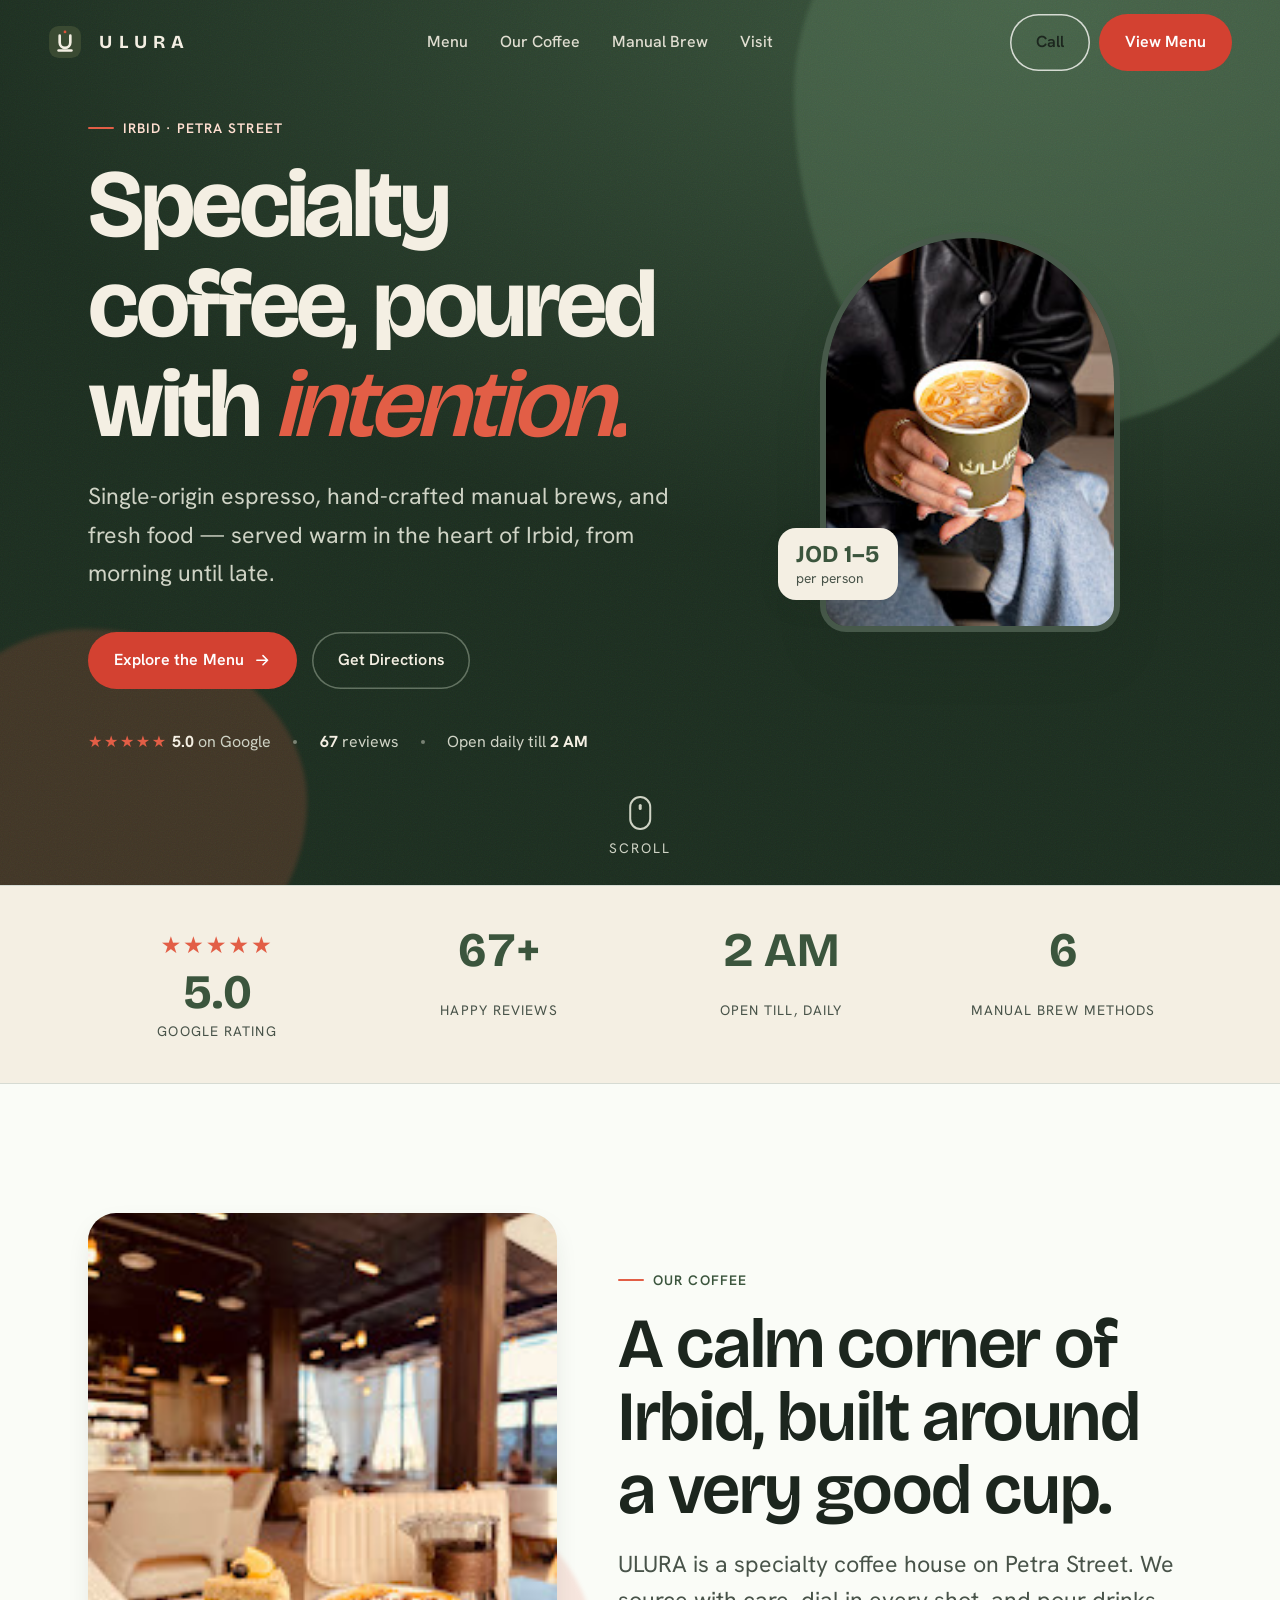
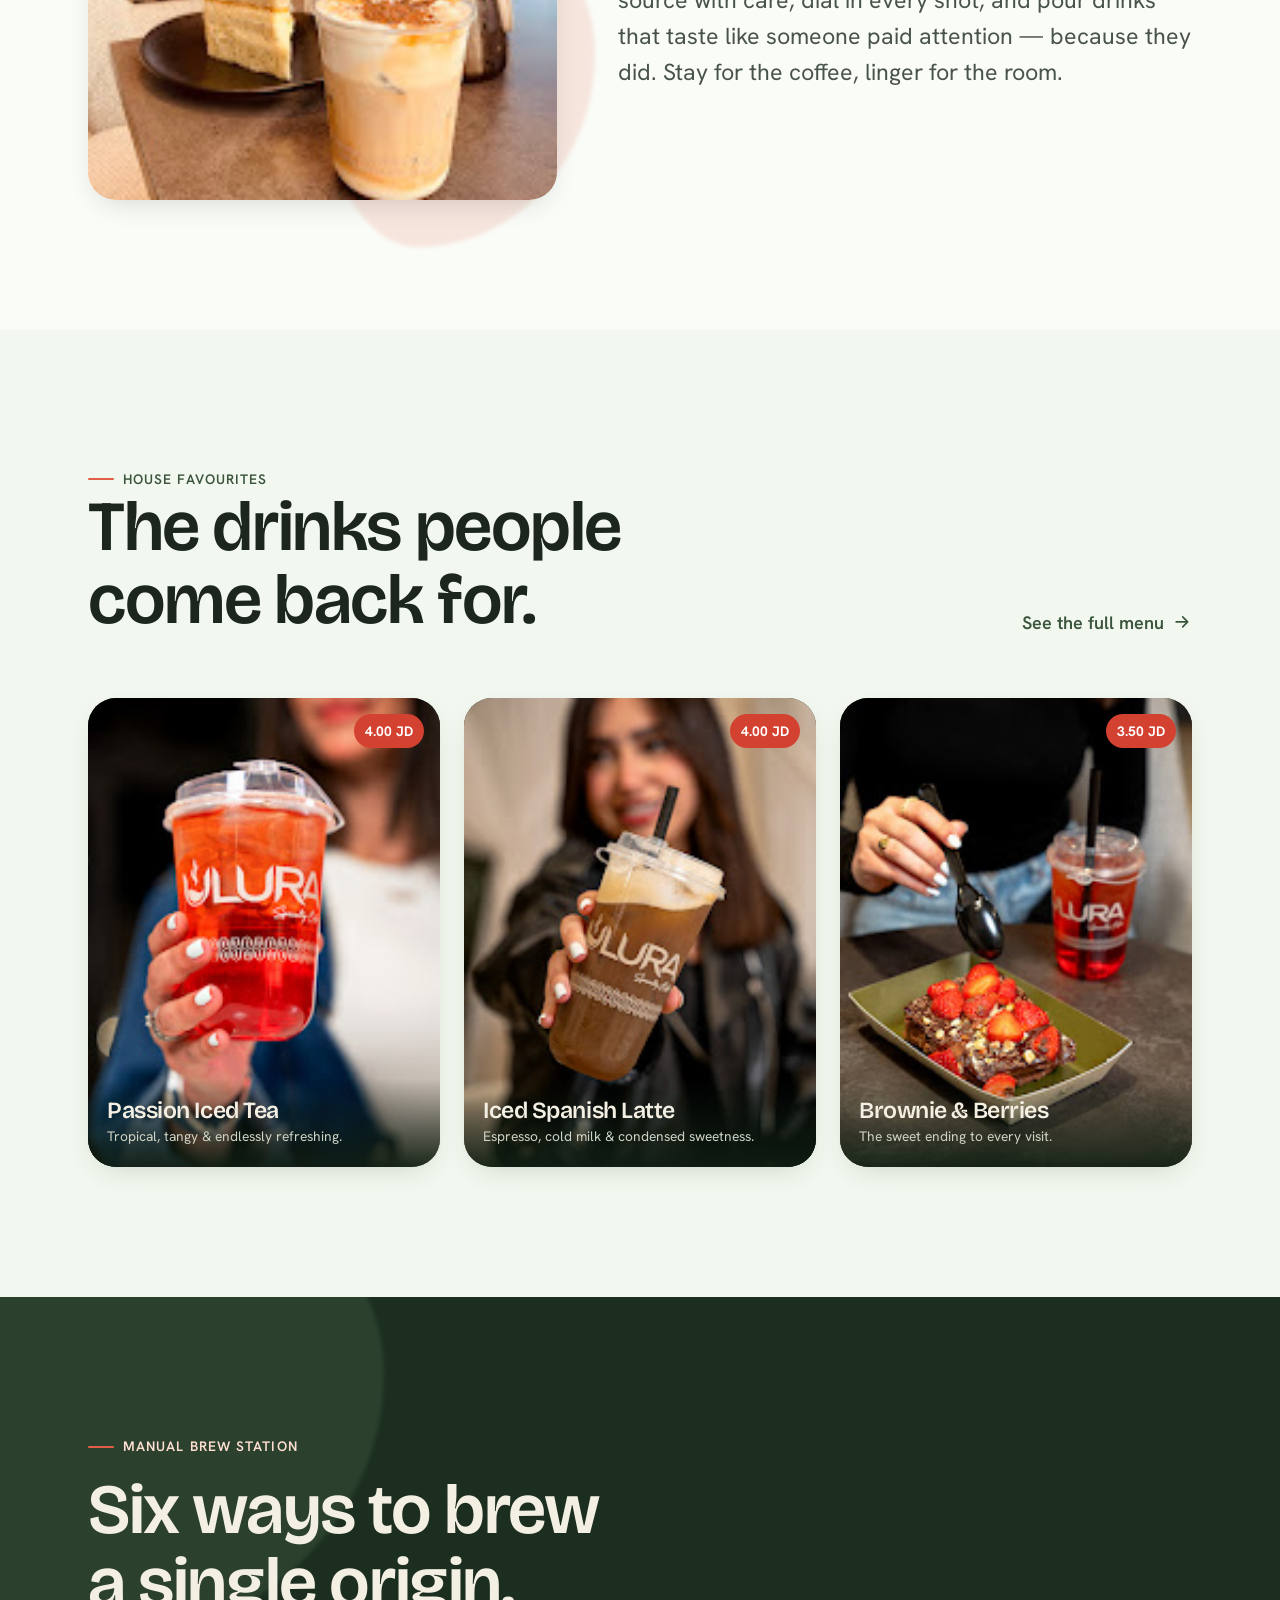
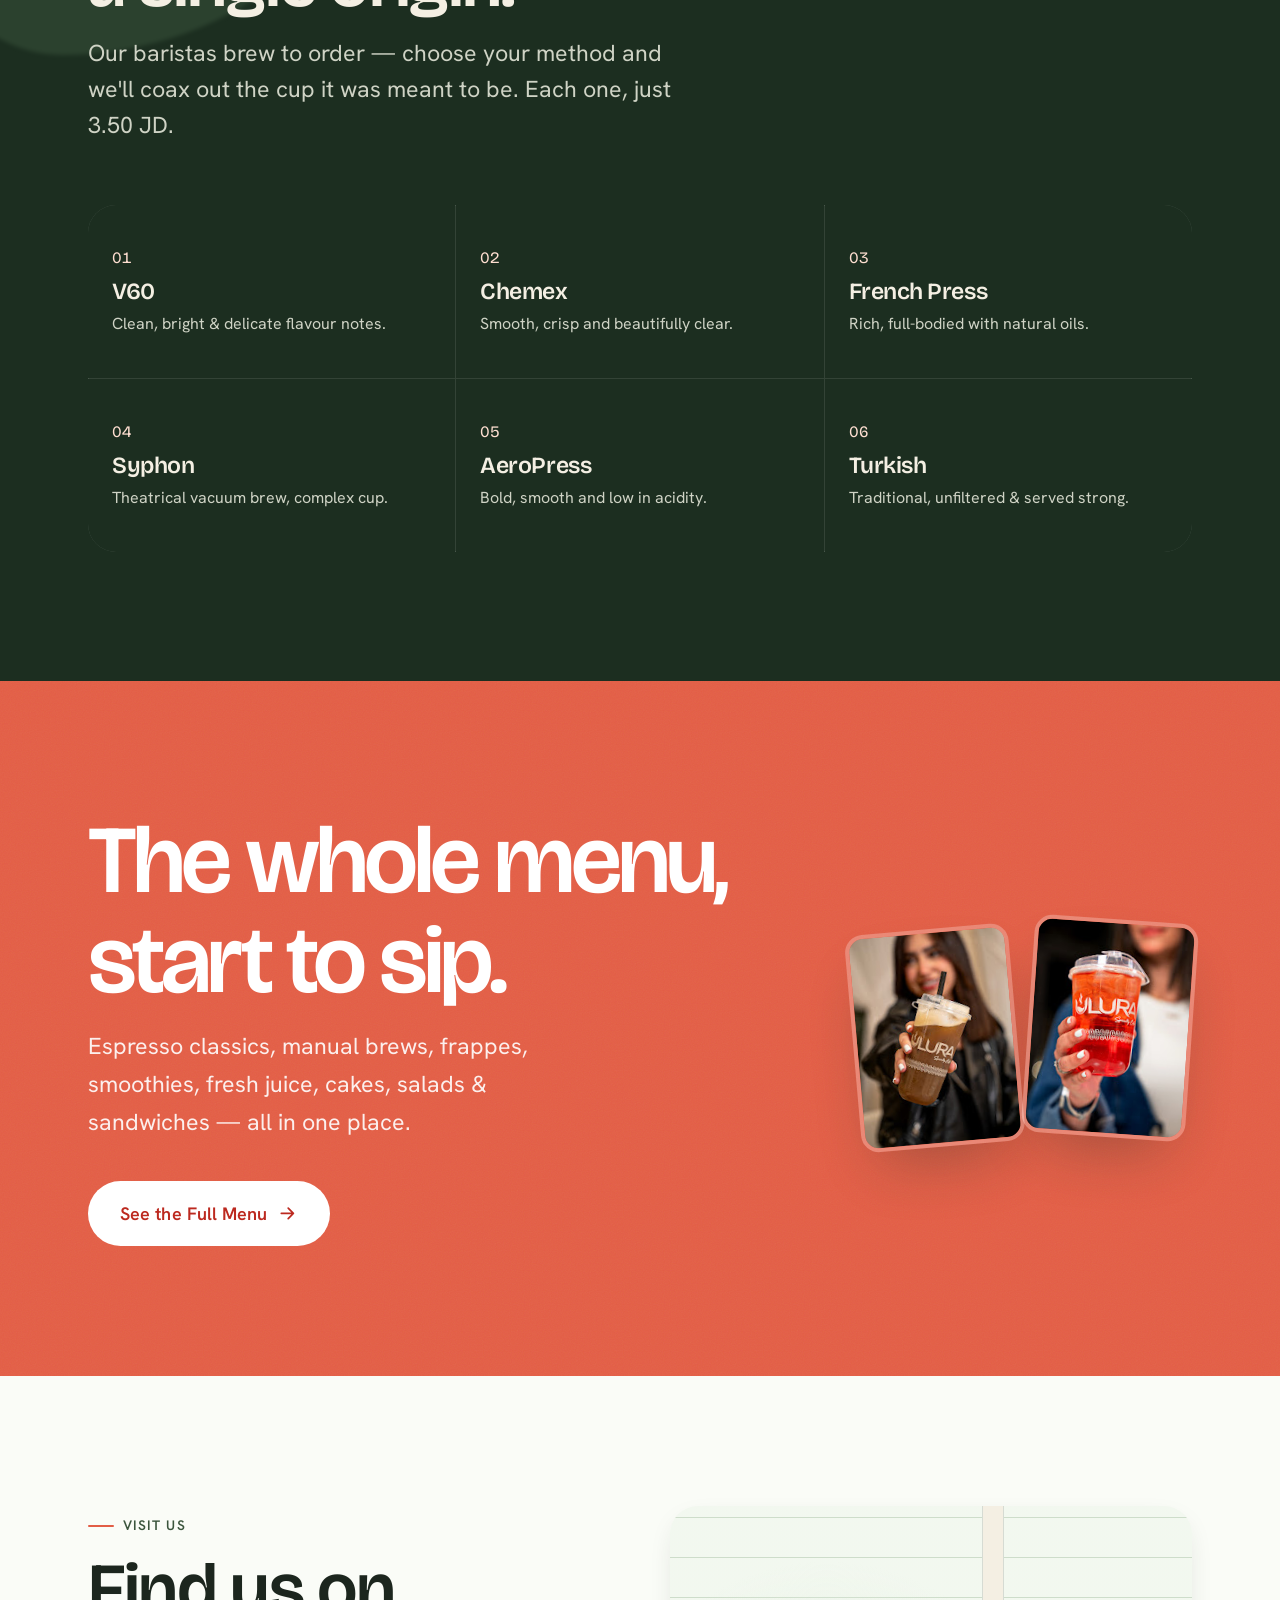
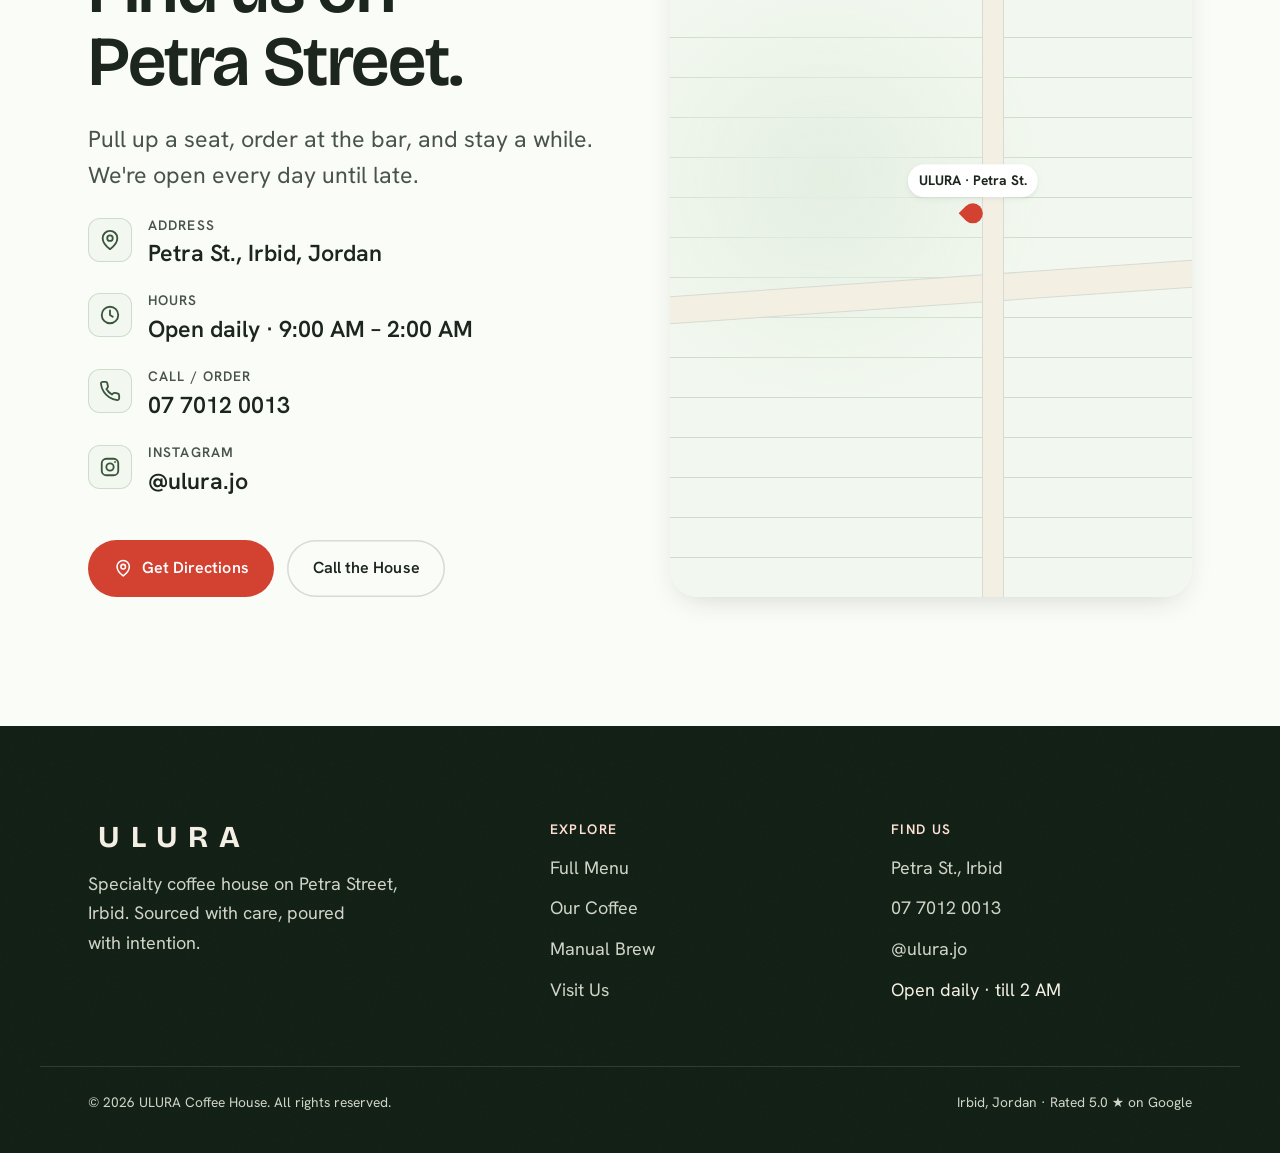
==== index.html @ 47b029ce "Add ULURA Coffee House website (animated landing + custom menu) High-conversion marketing site for U" ====
<!DOCTYPE html>
<html lang="en">
<head>
  <meta charset="UTF-8" />
  <meta name="viewport" content="width=device-width, initial-scale=1" />
  <title>ULURA Coffee House — Specialty Coffee · Irbid, Petra St.</title>
  <meta name="description" content="ULURA Coffee House on Petra Street, Irbid — specialty coffee, manual brews & fresh food. Rated 5.0 on Google. Open daily till 2 AM." />
  <meta name="theme-color" content="#3a4a32" />
  <link rel="icon" href="assets/img/ulura-mark.svg" type="image/svg+xml" />

  <!-- Open Graph -->
  <meta property="og:type" content="restaurant.restaurant" />
  <meta property="og:title" content="ULURA Coffee House — Specialty Coffee, Irbid" />
  <meta property="og:description" content="Specialty coffee & manual brews on Petra St, Irbid. Rated 5.0 on Google. Open till 2 AM." />
  <meta property="og:image" content="assets/img/hero-green-cup.jpg" />

  <!-- Fonts -->
  <link rel="preconnect" href="https://fonts.googleapis.com" />
  <link rel="preconnect" href="https://fonts.gstatic.com" crossorigin />
  <link href="https://fonts.googleapis.com/css2?family=Bricolage+Grotesque:opsz,wght@12..96,400..700&family=Hanken+Grotesk:wght@400;500;600;700;800&family=IBM+Plex+Sans+Arabic:wght@400;600&display=swap" rel="stylesheet" />

  <link rel="stylesheet" href="assets/css/styles.css" />

  <!-- Local business structured data -->
  <script type="application/ld+json">
  {
    "@context": "https://schema.org",
    "@type": "CafeOrCoffeeShop",
    "name": "ULURA Coffee House",
    "servesCuisine": "Specialty Coffee",
    "priceRange": "JOD 1–5",
    "telephone": "+962770120013",
    "address": { "@type": "PostalAddress", "streetAddress": "Petra Street", "addressLocality": "Irbid", "addressCountry": "JO" },
    "openingHours": "Mo-Su 09:00-02:00",
    "aggregateRating": { "@type": "AggregateRating", "ratingValue": "5.0", "reviewCount": "67" },
    "sameAs": ["https://instagram.com/ulura.jo"]
  }
  </script>
</head>
<body>

  <!-- ============================== NAV ============================== -->
  <header class="nav" id="nav">
    <a class="nav__brand" href="index.html" aria-label="ULURA Coffee House home">
      <img src="assets/img/ulura-mark.svg" alt="" width="34" height="34" />
      <span class="wordmark">Ulura</span>
    </a>
    <nav class="nav__links" aria-label="Primary">
      <a href="menu.html">Menu</a>
      <a href="#story">Our Coffee</a>
      <a href="#brew">Manual Brew</a>
      <a href="#visit">Visit</a>
    </nav>
    <div class="nav__cta">
      <a class="btn btn--ghost" href="tel:+962770120013">Call</a>
      <a class="btn btn--accent" href="menu.html">View Menu</a>
    </div>
  </header>

  <main>
    <!-- ============================== HERO ============================== -->
    <section class="hero grain on-dark" id="top">
      <span class="blob blob--1"></span>
      <span class="blob blob--2"></span>
      <div class="container hero__grid">
        <div class="hero__copy">
          <span class="eyebrow hero__eyebrow">Irbid · Petra Street</span>
          <h1 data-hero-title>Specialty coffee, poured with <span class="accent">intention.</span></h1>
          <p class="hero__sub">Single-origin espresso, hand-crafted manual brews, and fresh food — served warm in the heart of Irbid, from morning until late.</p>
          <div class="hero__cta">
            <a class="btn btn--accent" href="menu.html">
              Explore the Menu
              <svg viewBox="0 0 24 24" fill="none" stroke="currentColor" stroke-width="2" stroke-linecap="round" stroke-linejoin="round" aria-hidden="true"><path d="M5 12h14M13 6l6 6-6 6"/></svg>
            </a>
            <a class="btn btn--ghost" href="https://www.google.com/maps/search/?api=1&query=Ulura%20Coffee%20House%20Petra%20St%20Irbid" target="_blank" rel="noopener">Get Directions</a>
          </div>
          <div class="hero__trust">
            <span><span class="stars" aria-hidden="true">★★★★★</span> <b>5.0</b> on Google</span>
            <span class="dot"></span>
            <span><b>67</b> reviews</span>
            <span class="dot"></span>
            <span>Open daily till <b>2 AM</b></span>
          </div>
        </div>

        <div class="hero__media" data-hero-media>
          <div class="hero__frame">
            <img src="assets/img/hero-green-cup.jpg" alt="A hand holding an olive-green ULURA cup topped with silky espresso foam" width="300" height="400" />
          </div>
          <div class="hero__badge" aria-hidden="true">
            <b>JOD 1–5</b>
            <span>per person</span>
          </div>
        </div>
      </div>

      <div class="hero__scroll" aria-hidden="true">
        <span class="mouse"></span>
        Scroll
      </div>
    </section>

    <!-- ========================= SOCIAL PROOF ========================= -->
    <section class="proof">
      <div class="container proof__row">
        <div class="proof__item" data-reveal>
          <span class="stars" aria-hidden="true">★★★★★</span>
          <b>5.0</b>
          <span>Google rating</span>
        </div>
        <div class="proof__item" data-reveal>
          <b>67+</b>
          <span>Happy reviews</span>
        </div>
        <div class="proof__item" data-reveal>
          <b>2 AM</b>
          <span>Open till, daily</span>
        </div>
        <div class="proof__item" data-reveal>
          <b>6</b>
          <span>Manual brew methods</span>
        </div>
      </div>
    </section>

    <!-- ============================= STORY ============================= -->
    <section class="section story" id="story">
      <div class="container story__grid">
        <div class="story__media" data-reveal>
          <span class="blob blob--3"></span>
          <img src="assets/img/interior.jpg" alt="Inside ULURA — a warm, wood-toned café with a slice of cake and an iced coffee on the table" width="440" height="550" loading="lazy" />
        </div>
        <div class="story__copy">
          <span class="eyebrow" data-reveal>Our Coffee</span>
          <h2 data-reveal>A calm corner of Irbid, built around a very good cup.</h2>
          <p class="lead" data-reveal>ULURA is a specialty coffee house on Petra Street. We source with care, dial in every shot, and pour drinks that taste like someone paid attention — because they did. Stay for the coffee, linger for the room.</p>
          <div class="story__marks" data-reveal>
            <span class="chip">Specialty beans</span>
            <span class="chip">Espresso &amp; filter</span>
            <span class="chip">Fresh cakes &amp; food</span>
            <span class="chip">Open late</span>
          </div>
        </div>
      </div>
    </section>

    <!-- ======================= SIGNATURE DRINKS ======================= -->
    <section class="section signature" id="signatures">
      <div class="container">
        <div class="signature__head">
          <div>
            <span class="eyebrow" data-reveal>House favourites</span>
            <h2 data-reveal>The drinks people come back for.</h2>
          </div>
          <a class="link-arrow" href="menu.html" data-reveal>
            See the full menu
            <svg viewBox="0 0 24 24" fill="none" stroke="currentColor" stroke-width="2" stroke-linecap="round" stroke-linejoin="round" aria-hidden="true"><path d="M5 12h14M13 6l6 6-6 6"/></svg>
          </a>
        </div>
        <div class="sig-grid">
          <article class="sig-card" data-reveal>
            <span class="sig-card__price">4.00 JD</span>
            <img src="assets/img/coral-signature.jpg" alt="A bright coral iced signature drink in a clear ULURA cup" width="360" height="480" loading="lazy" />
            <div class="sig-card__body">
              <h3>Passion Iced Tea</h3>
              <p>Tropical, tangy & endlessly refreshing.</p>
            </div>
          </article>
          <article class="sig-card" data-reveal>
            <span class="sig-card__price">4.00 JD</span>
            <img src="assets/img/iced-latte.jpg" alt="An iced Spanish latte in a branded ULURA cup" width="360" height="480" loading="lazy" />
            <div class="sig-card__body">
              <h3>Iced Spanish Latte</h3>
              <p>Espresso, cold milk & condensed sweetness.</p>
            </div>
          </article>
          <article class="sig-card" data-reveal>
            <span class="sig-card__price">3.50 JD</span>
            <img src="assets/img/dessert-plate.jpg" alt="A warm brownie plated with fresh strawberries and cream" width="360" height="480" loading="lazy" />
            <div class="sig-card__body">
              <h3>Brownie &amp; Berries</h3>
              <p>The sweet ending to every visit.</p>
            </div>
          </article>
        </div>
      </div>
    </section>

    <!-- ========================= BREW STATION ========================= -->
    <section class="section brew on-dark" id="brew">
      <span class="blob blob--4"></span>
      <div class="container">
        <div class="brew__head">
          <span class="eyebrow" data-reveal>Manual Brew Station</span>
          <h2 data-reveal>Six ways to brew a single origin.</h2>
          <p class="lead" data-reveal>Our baristas brew to order — choose your method and we'll coax out the cup it was meant to be. Each one, just 3.50 JD.</p>
        </div>
        <div class="brew-grid">
          <div class="brew-item" data-reveal><div class="brew-item__n">01</div><h3>V60</h3><p>Clean, bright & delicate flavour notes.</p></div>
          <div class="brew-item" data-reveal><div class="brew-item__n">02</div><h3>Chemex</h3><p>Smooth, crisp and beautifully clear.</p></div>
          <div class="brew-item" data-reveal><div class="brew-item__n">03</div><h3>French Press</h3><p>Rich, full-bodied with natural oils.</p></div>
          <div class="brew-item" data-reveal><div class="brew-item__n">04</div><h3>Syphon</h3><p>Theatrical vacuum brew, complex cup.</p></div>
          <div class="brew-item" data-reveal><div class="brew-item__n">05</div><h3>AeroPress</h3><p>Bold, smooth and low in acidity.</p></div>
          <div class="brew-item" data-reveal><div class="brew-item__n">06</div><h3>Turkish</h3><p>Traditional, unfiltered & served strong.</p></div>
        </div>
      </div>
    </section>

    <!-- ========================== MENU CTA ============================ -->
    <section class="section menu-cta grain">
      <div class="container menu-cta__inner">
        <div>
          <h2 data-reveal>The whole menu, <br />start to sip.</h2>
          <p data-reveal>Espresso classics, manual brews, frappes, smoothies, fresh juice, cakes, salads &amp; sandwiches — all in one place.</p>
          <div data-reveal style="margin-top: var(--sp-5)">
            <a class="btn" href="menu.html">
              See the Full Menu
              <svg viewBox="0 0 24 24" fill="none" stroke="currentColor" stroke-width="2" stroke-linecap="round" stroke-linejoin="round" aria-hidden="true"><path d="M5 12h14M13 6l6 6-6 6"/></svg>
            </a>
          </div>
        </div>
        <div class="menu-cta__deck" aria-hidden="true">
          <img src="assets/img/iced-latte.jpg" alt="" width="180" height="240" loading="lazy" />
          <img src="assets/img/coral-signature.jpg" alt="" width="180" height="240" loading="lazy" />
        </div>
      </div>
    </section>

    <!-- ============================ VISIT ============================= -->
    <section class="section visit" id="visit">
      <div class="container visit__grid">
        <div class="visit__copy">
          <span class="eyebrow" data-reveal>Visit Us</span>
          <h2 data-reveal>Find us on Petra Street.</h2>
          <p class="lead" data-reveal>Pull up a seat, order at the bar, and stay a while. We're open every day until late.</p>
          <div class="visit__list">
            <div class="visit__item" data-reveal>
              <span class="visit__ico"><svg viewBox="0 0 24 24" fill="none" stroke="currentColor" stroke-width="2" stroke-linecap="round" stroke-linejoin="round" aria-hidden="true"><path d="M20 10c0 6-8 12-8 12s-8-6-8-12a8 8 0 0 1 16 0Z"/><circle cx="12" cy="10" r="3"/></svg></span>
              <div><h4>Address</h4><p>Petra St., Irbid, Jordan</p></div>
            </div>
            <div class="visit__item" data-reveal>
              <span class="visit__ico"><svg viewBox="0 0 24 24" fill="none" stroke="currentColor" stroke-width="2" stroke-linecap="round" stroke-linejoin="round" aria-hidden="true"><circle cx="12" cy="12" r="9"/><path d="M12 7v5l3 2"/></svg></span>
              <div><h4>Hours</h4><p>Open daily · 9:00 AM – 2:00 AM</p></div>
            </div>
            <div class="visit__item" data-reveal>
              <span class="visit__ico"><svg viewBox="0 0 24 24" fill="none" stroke="currentColor" stroke-width="2" stroke-linecap="round" stroke-linejoin="round" aria-hidden="true"><path d="M22 16.9v3a2 2 0 0 1-2.2 2 19.8 19.8 0 0 1-8.6-3.1 19.5 19.5 0 0 1-6-6 19.8 19.8 0 0 1-3.1-8.7A2 2 0 0 1 4.1 2h3a2 2 0 0 1 2 1.7c.1.9.3 1.8.6 2.7a2 2 0 0 1-.5 2.1L8.1 9.8a16 16 0 0 0 6 6l1.3-1.2a2 2 0 0 1 2.1-.5c.9.3 1.8.5 2.7.6a2 2 0 0 1 1.7 2Z"/></svg></span>
              <div><h4>Call / Order</h4><a href="tel:+962770120013">07 7012 0013</a></div>
            </div>
            <div class="visit__item" data-reveal>
              <span class="visit__ico"><svg viewBox="0 0 24 24" fill="none" stroke="currentColor" stroke-width="2" stroke-linecap="round" stroke-linejoin="round" aria-hidden="true"><rect x="3" y="3" width="18" height="18" rx="5"/><circle cx="12" cy="12" r="4"/><path d="M17.5 6.5h.01"/></svg></span>
              <div><h4>Instagram</h4><a href="https://instagram.com/ulura.jo" target="_blank" rel="noopener">@ulura.jo</a></div>
            </div>
          </div>
          <div class="visit__cta">
            <a class="btn btn--accent" href="https://www.google.com/maps/search/?api=1&query=Ulura%20Coffee%20House%20Petra%20St%20Irbid" target="_blank" rel="noopener">
              <svg viewBox="0 0 24 24" fill="none" stroke="currentColor" stroke-width="2" stroke-linecap="round" stroke-linejoin="round" aria-hidden="true"><path d="M20 10c0 6-8 12-8 12s-8-6-8-12a8 8 0 0 1 16 0Z"/><circle cx="12" cy="10" r="3"/></svg>
              Get Directions
            </a>
            <a class="btn btn--ghost" href="tel:+962770120013">Call the House</a>
          </div>
        </div>
        <div class="visit__map" role="img" aria-label="Stylised map showing ULURA Coffee House on Petra Street, Irbid" data-reveal>
          <span class="road road--h"></span>
          <span class="road road--v"></span>
          <div class="visit__pin">
            <span class="lbl">ULURA · Petra St.</span>
            <span class="dot"></span>
          </div>
        </div>
      </div>
    </section>
  </main>

  <!-- ============================ FOOTER ============================= -->
  <footer class="footer grain">
    <div class="container footer__grid">
      <div class="footer__brand">
        <span class="wordmark">Ulura</span>
        <p class="footer__tag">Specialty coffee house on Petra Street, Irbid. Sourced with care, poured with intention.</p>
      </div>
      <div>
        <h4>Explore</h4>
        <ul>
          <li><a href="menu.html">Full Menu</a></li>
          <li><a href="#story">Our Coffee</a></li>
          <li><a href="#brew">Manual Brew</a></li>
          <li><a href="#visit">Visit Us</a></li>
        </ul>
      </div>
      <div>
        <h4>Find Us</h4>
        <ul>
          <li><a href="https://www.google.com/maps/search/?api=1&query=Ulura%20Coffee%20House%20Petra%20St%20Irbid" target="_blank" rel="noopener">Petra St., Irbid</a></li>
          <li><a href="tel:+962770120013">07 7012 0013</a></li>
          <li><a href="https://instagram.com/ulura.jo" target="_blank" rel="noopener">@ulura.jo</a></li>
          <li>Open daily · till 2 AM</li>
        </ul>
      </div>
    </div>
    <div class="container footer__bottom">
      <span>© <span id="year">2026</span> ULURA Coffee House. All rights reserved.</span>
      <span>Irbid, Jordan · Rated 5.0 ★ on Google</span>
    </div>
  </footer>

  <!-- ====================== MOBILE ACTION BAR ======================= -->
  <nav class="actionbar" aria-label="Quick actions">
    <a href="tel:+962770120013">
      <svg viewBox="0 0 24 24" fill="none" stroke="currentColor" stroke-width="2" stroke-linecap="round" stroke-linejoin="round" aria-hidden="true"><path d="M22 16.9v3a2 2 0 0 1-2.2 2 19.8 19.8 0 0 1-8.6-3.1 19.5 19.5 0 0 1-6-6 19.8 19.8 0 0 1-3.1-8.7A2 2 0 0 1 4.1 2h3a2 2 0 0 1 2 1.7c.1.9.3 1.8.6 2.7a2 2 0 0 1-.5 2.1L8.1 9.8a16 16 0 0 0 6 6l1.3-1.2a2 2 0 0 1 2.1-.5c.9.3 1.8.5 2.7.6a2 2 0 0 1 1.7 2Z"/></svg>
      Call
    </a>
    <a href="https://www.google.com/maps/search/?api=1&query=Ulura%20Coffee%20House%20Petra%20St%20Irbid" target="_blank" rel="noopener">
      <svg viewBox="0 0 24 24" fill="none" stroke="currentColor" stroke-width="2" stroke-linecap="round" stroke-linejoin="round" aria-hidden="true"><path d="M20 10c0 6-8 12-8 12s-8-6-8-12a8 8 0 0 1 16 0Z"/><circle cx="12" cy="10" r="3"/></svg>
      Directions
    </a>
    <a href="menu.html" class="is-primary">
      <svg viewBox="0 0 24 24" fill="none" stroke="currentColor" stroke-width="2" stroke-linecap="round" stroke-linejoin="round" aria-hidden="true"><path d="M4 6h16M4 12h16M4 18h10"/></svg>
      Menu
    </a>
  </nav>

  <script src="assets/js/vendor/gsap.min.js"></script>
  <script src="assets/js/vendor/ScrollTrigger.min.js"></script>
  <script src="assets/js/vendor/lenis.min.js"></script>
  <script src="assets/js/main.js"></script>
</body>
</html>
---- assets/css/styles.css ----
/* =====================================================================
   ULURA COFFEE HOUSE — Design System + Landing
   Organic green-drench identity. OKLCH throughout.
   ===================================================================== */

/* ------------------------------------------------------------------ */
/*  1. TOKENS                                                          */
/* ------------------------------------------------------------------ */
:root {
  /* --- Brand: olive / forest green ramp (from the cups) --- */
  --green-950: oklch(0.22 0.028 150);
  --green-900: oklch(0.28 0.034 150);
  --green-800: oklch(0.34 0.042 148);   /* primary drench */
  --green-700: oklch(0.42 0.050 147);   /* primary brand */
  --green-600: oklch(0.52 0.058 146);
  --green-500: oklch(0.62 0.062 145);
  --green-200: oklch(0.88 0.030 140);
  --green-100: oklch(0.94 0.020 138);   /* pale tint surface */
  --green-50:  oklch(0.972 0.013 135);

  /* --- Accent: coral / strawberry (from the drinks) --- */
  --coral:      oklch(0.645 0.170 32);  /* decorative accent */
  --coral-cta:  oklch(0.585 0.185 30);  /* button bg (white text passes AA) */
  --coral-700:  oklch(0.520 0.185 29);  /* hover */
  --coral-100:  oklch(0.930 0.045 42);

  /* --- Warm neutrals --- */
  --cream:   oklch(0.952 0.017 86);     /* warm surface / logo cream */
  --sand:    oklch(0.910 0.020 80);
  --paper:   oklch(0.988 0.006 120);    /* body bg — whisper of green, low chroma */
  --ink:     oklch(0.255 0.020 150);    /* primary text on light */
  --ink-soft:oklch(0.430 0.022 150);    /* secondary text on light (>=4.5:1) */
  --line:    oklch(0.885 0.012 135);    /* hairlines on light */

  /* --- Semantic --- */
  --bg:              var(--paper);
  --fg:              var(--ink);
  --fg-muted:        var(--ink-soft);
  --brand:           var(--green-700);
  --brand-deep:      var(--green-800);
  --on-brand:        var(--cream);
  --on-brand-muted:  oklch(0.86 0.020 120);
  --accent:          var(--coral);
  --surface:         #fff;
  --surface-warm:    var(--cream);

  /* --- Type --- */
  --font-display: "Bricolage Grotesque", ui-sans-serif, system-ui, sans-serif;
  --font-body: "Hanken Grotesk", ui-sans-serif, system-ui, -apple-system, sans-serif;
  --font-ar: "IBM Plex Sans Arabic", "Hanken Grotesk", sans-serif;

  /* Fluid type scale (~1.25) */
  --fs-100: clamp(0.78rem, 0.75rem + 0.15vw, 0.86rem);
  --fs-200: clamp(0.9rem, 0.86rem + 0.2vw, 1rem);
  --fs-300: clamp(1rem, 0.95rem + 0.25vw, 1.125rem);
  --fs-400: clamp(1.2rem, 1.1rem + 0.5vw, 1.45rem);
  --fs-500: clamp(1.5rem, 1.3rem + 1vw, 2.1rem);
  --fs-600: clamp(2rem, 1.6rem + 2vw, 3rem);
  --fs-700: clamp(2.6rem, 2rem + 3vw, 4.4rem);
  --fs-800: clamp(3.2rem, 2.2rem + 5vw, 6rem);   /* display ceiling ~96px */

  /* Fluid spacing */
  --sp-1: 0.5rem;
  --sp-2: 0.75rem;
  --sp-3: 1rem;
  --sp-4: 1.5rem;
  --sp-5: clamp(1.5rem, 1rem + 2vw, 2.5rem);
  --sp-6: clamp(2rem, 1.4rem + 3vw, 4rem);
  --sp-7: clamp(3rem, 2rem + 5vw, 6.5rem);
  --sp-8: clamp(4rem, 2.5rem + 7vw, 9rem);

  --container: 1200px;
  --container-narrow: 820px;
  --radius-s: 10px;
  --radius: 18px;
  --radius-l: 28px;
  --radius-xl: 40px;

  --shadow-s: 0 1px 2px oklch(0.3 0.03 150 / 0.06), 0 2px 6px oklch(0.3 0.03 150 / 0.05);
  --shadow-m: 0 10px 30px -12px oklch(0.3 0.03 150 / 0.22);
  --shadow-l: 0 30px 60px -20px oklch(0.28 0.03 150 / 0.32);

  /* Motion */
  --ease-out: cubic-bezier(0.16, 1, 0.3, 1);         /* expo-ish out */
  --ease-out-quart: cubic-bezier(0.25, 1, 0.5, 1);
  --dur-1: 180ms;
  --dur-2: 320ms;
  --dur-3: 600ms;

  /* z-scale */
  --z-nav: 100;
  --z-sticky: 90;
  --z-actionbar: 95;
  --z-overlay: 200;
}

/* ------------------------------------------------------------------ */
/*  2. RESET / BASE                                                    */
/* ------------------------------------------------------------------ */
*, *::before, *::after { box-sizing: border-box; }
* { margin: 0; }
html { -webkit-text-size-adjust: 100%; scroll-behavior: smooth; }
@media (prefers-reduced-motion: reduce) { html { scroll-behavior: auto; } }

body {
  font-family: var(--font-body);
  font-size: var(--fs-300);
  line-height: 1.65;
  color: var(--fg);
  background: var(--bg);
  -webkit-font-smoothing: antialiased;
  text-rendering: optimizeLegibility;
  overflow-x: hidden;
}

img, svg, video { display: block; max-width: 100%; }
img { height: auto; }
a { color: inherit; text-decoration: none; }
button { font: inherit; color: inherit; cursor: pointer; background: none; border: none; }
:focus-visible { outline: 3px solid var(--coral-cta); outline-offset: 3px; border-radius: 4px; }

h1, h2, h3, h4 {
  font-family: var(--font-display);
  font-weight: 600;
  line-height: 1.04;
  letter-spacing: -0.02em;
  text-wrap: balance;
  color: var(--fg);
}
p { text-wrap: pretty; }

/* ------------------------------------------------------------------ */
/*  3. LAYOUT PRIMITIVES                                               */
/* ------------------------------------------------------------------ */
.container { width: 100%; max-width: var(--container); margin-inline: auto; padding-inline: clamp(1.15rem, 5vw, 3rem); }
.narrow { max-width: var(--container-narrow); }
.section { padding-block: var(--sp-8); position: relative; }
.section--tight { padding-block: var(--sp-7); }

.eyebrow {
  display: inline-flex; align-items: center; gap: 0.55rem;
  font-family: var(--font-body);
  font-size: var(--fs-100); font-weight: 600;
  letter-spacing: 0.08em; text-transform: uppercase;
  color: var(--brand);
}
.eyebrow::before { content: ""; width: 26px; height: 2px; background: var(--coral); border-radius: 2px; }
.on-dark .eyebrow { color: var(--coral-100); }
.on-dark .eyebrow::before { background: var(--coral); }

.lead { font-size: var(--fs-400); color: var(--fg-muted); line-height: 1.55; max-width: 60ch; }
.on-dark .lead { color: var(--on-brand-muted); }

/* Wordmark rendered as text (matches display font, crisp, themeable) */
.wordmark {
  font-family: var(--font-display);
  font-weight: 700;
  letter-spacing: 0.34em;
  text-transform: uppercase;
  line-height: 1;
  display: inline-block;
  padding-left: 0.34em; /* balance trailing tracking */
}

/* ------------------------------------------------------------------ */
/*  4. BUTTONS                                                         */
/* ------------------------------------------------------------------ */
.btn {
  --btn-bg: var(--brand);
  --btn-fg: var(--on-brand);
  display: inline-flex; align-items: center; justify-content: center; gap: 0.6rem;
  padding: 0.95rem 1.6rem;
  min-height: 48px;
  font-family: var(--font-body); font-weight: 600; font-size: var(--fs-200);
  letter-spacing: 0.005em;
  color: var(--btn-fg); background: var(--btn-bg);
  border-radius: 999px;
  transition: transform var(--dur-1) var(--ease-out), background var(--dur-2) var(--ease-out), box-shadow var(--dur-2) var(--ease-out);
  will-change: transform;
}
.btn svg { width: 1.15em; height: 1.15em; }
.btn:hover { transform: translateY(-2px); box-shadow: var(--shadow-m); }
.btn:active { transform: translateY(0); }

.btn--accent { --btn-bg: var(--coral-cta); --btn-fg: #fff; }
.btn--accent:hover { --btn-bg: var(--coral-700); }

.btn--ghost {
  --btn-bg: transparent; --btn-fg: var(--fg);
  box-shadow: inset 0 0 0 1.5px var(--line);
}
.btn--ghost:hover { --btn-bg: var(--green-50); box-shadow: inset 0 0 0 1.5px var(--brand); }

.on-dark .btn--ghost { --btn-fg: var(--on-brand); box-shadow: inset 0 0 0 1.5px oklch(0.75 0.03 135 / 0.5); }
.on-dark .btn--ghost:hover { --btn-bg: oklch(1 0 0 / 0.08); box-shadow: inset 0 0 0 1.5px var(--cream); }

.link-arrow {
  display: inline-flex; align-items: center; gap: 0.5rem;
  font-weight: 600; color: var(--brand);
  transition: gap var(--dur-2) var(--ease-out);
}
.link-arrow svg { width: 1.1em; height: 1.1em; transition: transform var(--dur-2) var(--ease-out); }
.link-arrow:hover { gap: 0.8rem; }
.on-dark .link-arrow { color: var(--coral-100); }

/* ------------------------------------------------------------------ */
/*  5. NAV                                                             */
/* ------------------------------------------------------------------ */
.nav {
  position: fixed; inset: 0 0 auto 0; z-index: var(--z-nav);
  display: flex; align-items: center; justify-content: space-between;
  gap: var(--sp-4);
  padding: 0.85rem clamp(1.15rem, 5vw, 3rem);
  transition: background var(--dur-2) var(--ease-out), box-shadow var(--dur-2) var(--ease-out), padding var(--dur-2) var(--ease-out);
}
.nav__brand { display: inline-flex; align-items: center; gap: 0.7rem; color: var(--on-brand); }
.nav__brand img { width: 34px; height: 34px; }
.nav__brand .wordmark { font-size: 1.15rem; }
.nav__links { display: flex; align-items: center; gap: clamp(1rem, 2.5vw, 2.2rem); }
.nav__links a { font-weight: 500; font-size: var(--fs-200); color: var(--on-brand); opacity: 0.9; transition: opacity var(--dur-1); }
.nav__links a:hover { opacity: 1; }
.nav__cta { display: inline-flex; gap: 0.6rem; align-items: center; }

/* scrolled state: solid cream bar, dark text */
.nav.is-scrolled {
  background: oklch(0.988 0.006 120 / 0.9);
  backdrop-filter: saturate(1.4) blur(14px);
  box-shadow: 0 1px 0 var(--line), var(--shadow-s);
}
.nav.is-scrolled .nav__brand,
.nav.is-scrolled .nav__links a { color: var(--ink); }
.nav.is-scrolled .nav__links a { opacity: 0.75; }
.nav.is-scrolled .nav__links a:hover { opacity: 1; }

.nav__menu-toggle { display: none; }
@media (max-width: 860px) {
  .nav__links { display: none; }
  .nav__cta .btn--ghost { display: none; }
}

/* ------------------------------------------------------------------ */
/*  6. FOOTER                                                          */
/* ------------------------------------------------------------------ */
.footer {
  background: var(--green-950); color: var(--on-brand);
  padding-block: var(--sp-7) var(--sp-5);
  position: relative; overflow: hidden;
}
.footer__grid {
  display: grid; grid-template-columns: 1.4fr 1fr 1fr; gap: var(--sp-5);
  align-items: start;
}
.footer__brand .wordmark { font-size: 1.9rem; color: var(--cream); }
.footer__tag { color: var(--on-brand-muted); margin-top: 0.8rem; max-width: 34ch; }
.footer h4 { font-family: var(--font-body); font-size: var(--fs-100); text-transform: uppercase; letter-spacing: 0.1em; color: var(--coral-100); margin-bottom: 1rem; }
.footer ul { list-style: none; padding: 0; display: grid; gap: 0.7rem; }
.footer a { color: var(--on-brand-muted); transition: color var(--dur-1); }
.footer a:hover { color: var(--cream); }
.footer__bottom {
  margin-top: var(--sp-6); padding-top: var(--sp-4);
  border-top: 1px solid oklch(1 0 0 / 0.12);
  display: flex; flex-wrap: wrap; gap: 1rem; justify-content: space-between;
  color: var(--on-brand-muted); font-size: var(--fs-100);
}
@media (max-width: 720px) {
  .footer__grid { grid-template-columns: 1fr 1fr; }
  .footer__brand { grid-column: 1 / -1; }
}

/* ------------------------------------------------------------------ */
/*  7. REVEAL / MOTION UTILITIES                                       */
/* ------------------------------------------------------------------ */
/* Reveal on scroll. Hidden ONLY when JS is active (html.js); without JS,
   content is fully visible. IntersectionObserver adds .is-in; a JS failsafe
   reveals anything still hidden so a section can never ship blank. */
.js [data-reveal] {
  opacity: 0; transform: translateY(22px);
  transition: opacity 0.7s var(--ease-out), transform 0.7s var(--ease-out);
}
.js [data-reveal].is-in { opacity: 1; transform: none; }

@media (prefers-reduced-motion: reduce) {
  .js [data-reveal] { opacity: 1 !important; transform: none !important; transition: none; }
  .btn:hover { transform: none; }
  *, *::before, *::after { animation-duration: 0.001ms !important; animation-iteration-count: 1 !important; }
}

/* Grain overlay */
.grain::after {
  content: ""; position: absolute; inset: 0; pointer-events: none; z-index: 1;
  opacity: 0.4; mix-blend-mode: soft-light;
  background-image: url("data:image/svg+xml,%3Csvg xmlns='http://www.w3.org/2000/svg' width='140' height='140'%3E%3Cfilter id='n'%3E%3CfeTurbulence type='fractalNoise' baseFrequency='0.85' numOctaves='2' stitchTiles='stitch'/%3E%3C/filter%3E%3Crect width='100%25' height='100%25' filter='url(%23n)' opacity='0.5'/%3E%3C/svg%3E");
}

/* Organic blob decoration */
.blob { position: absolute; border-radius: 42% 58% 63% 37% / 42% 45% 55% 58%; filter: blur(2px); pointer-events: none; z-index: 0; }

/* ==================================================================== */
/*  8. LANDING — HERO                                                   */
/* ==================================================================== */
.hero {
  position: relative; overflow: hidden;
  background: radial-gradient(120% 90% at 80% 0%, var(--green-700), var(--green-900) 70%);
  color: var(--on-brand);
  padding-top: clamp(6.5rem, 12vh, 9rem);
  padding-bottom: var(--sp-8);
  isolation: isolate;
}
.hero .blob--1 { width: 46vw; height: 46vw; top: -12vw; right: -8vw; background: var(--green-600); opacity: 0.5; }
.hero .blob--2 { width: 30vw; height: 30vw; bottom: -10vw; left: -6vw; background: var(--coral); opacity: 0.18; }
.hero__grid {
  position: relative; z-index: 2;
  display: grid; grid-template-columns: 1.15fr 0.85fr; gap: var(--sp-6);
  align-items: center;
}
.hero__eyebrow { color: var(--coral-100); }
.hero h1 {
  color: var(--cream); font-size: var(--fs-800); font-weight: 700;
  letter-spacing: -0.035em; margin-top: 1rem;
}
.hero h1 .accent { color: var(--coral); font-style: italic; font-weight: 600; }
.hero__sub { margin-top: 1.4rem; color: var(--on-brand-muted); font-size: var(--fs-400); max-width: 46ch; }
.hero__cta { margin-top: var(--sp-5); display: flex; flex-wrap: wrap; gap: 0.9rem; }

.hero__trust {
  margin-top: var(--sp-5); display: flex; flex-wrap: wrap; align-items: center;
  gap: 0.8rem 1.4rem; color: var(--on-brand-muted); font-size: var(--fs-200);
}
.hero__trust .stars { color: var(--coral); letter-spacing: 0.1em; }
.hero__trust b { color: var(--cream); font-weight: 700; }
.hero__trust .dot { width: 4px; height: 4px; border-radius: 50%; background: currentColor; opacity: 0.5; }

/* Hero image — framed portrait (photos are low-res, keep them contained) */
.hero__media { position: relative; justify-self: center; }
.hero__frame {
  width: min(300px, 74vw); aspect-ratio: 3 / 4;
  border-radius: 160px 160px var(--radius-l) var(--radius-l); /* arch top */
  overflow: hidden; position: relative;
  box-shadow: var(--shadow-l); border: 6px solid oklch(1 0 0 / 0.14);
  background: var(--green-800);
}
.hero__frame img { width: 100%; height: 100%; object-fit: cover; }
.hero__badge {
  position: absolute; z-index: 3; bottom: 8%; left: -14%;
  background: var(--cream); color: var(--ink);
  border-radius: var(--radius); padding: 0.8rem 1.1rem; box-shadow: var(--shadow-m);
  display: grid; gap: 0.15rem; line-height: 1.15;
}
.hero__badge b { font-family: var(--font-display); font-size: 1.5rem; color: var(--brand); }
.hero__badge span { font-size: var(--fs-100); color: var(--fg-muted); }
.hero__scroll {
  position: absolute; z-index: 2; left: 50%; bottom: 1.6rem; transform: translateX(-50%);
  display: grid; place-items: center; gap: 0.4rem; color: var(--on-brand-muted);
  font-size: var(--fs-100); letter-spacing: 0.14em; text-transform: uppercase;
}
.hero__scroll .mouse { width: 22px; height: 34px; border: 2px solid currentColor; border-radius: 12px; position: relative; }
.hero__scroll .mouse::after { content:""; position:absolute; top:6px; left:50%; width:3px; height:6px; background: currentColor; border-radius:2px; transform: translateX(-50%); animation: scrolldot 1.6s var(--ease-out) infinite; }
@keyframes scrolldot { 0%{opacity:0;transform:translate(-50%,0)} 30%{opacity:1} 100%{opacity:0;transform:translate(-50%,10px)} }
@media (prefers-reduced-motion: reduce){ .hero__scroll .mouse::after{ animation: none; } }

@media (max-width: 880px) {
  .hero__grid { grid-template-columns: 1fr; text-align: center; }
  .hero__eyebrow, .hero .eyebrow { justify-content: center; }
  .hero__sub { margin-inline: auto; }
  .hero__cta, .hero__trust { justify-content: center; }
  .hero__media { order: -1; margin-bottom: 1rem; }
  .hero__badge { left: auto; right: -6%; }
  .hero__scroll { display: none; }
}

/* ==================================================================== */
/*  9. SOCIAL-PROOF STRIP                                               */
/* ==================================================================== */
.proof { background: var(--cream); border-block: 1px solid var(--line); }
.proof__row {
  display: grid; grid-template-columns: repeat(4, 1fr);
  gap: var(--sp-4); padding-block: var(--sp-5); text-align: center;
}
.proof__item { display: grid; gap: 0.25rem; }
.proof__item b { font-family: var(--font-display); font-size: var(--fs-600); color: var(--brand); line-height: 1; font-variant-numeric: tabular-nums; }
.proof__item span { font-size: var(--fs-100); color: var(--fg-muted); text-transform: uppercase; letter-spacing: 0.08em; }
.proof__item .stars { color: var(--coral); font-size: var(--fs-400); }
@media (max-width: 640px){ .proof__row { grid-template-columns: repeat(2,1fr); gap: var(--sp-5) var(--sp-4);} }

/* ==================================================================== */
/*  10. STORY                                                           */
/* ==================================================================== */
.story { overflow: hidden; }  /* clip decorative blob so it never causes page overflow */
.story__grid { display: grid; grid-template-columns: 0.9fr 1.1fr; gap: var(--sp-6); align-items: center; }
.story__media { position: relative; }
.story__media img { width: 100%; aspect-ratio: 4 / 5; object-fit: cover; border-radius: var(--radius-l); box-shadow: var(--shadow-m); }
.story__media .blob--3 { width: 60%; height: 60%; bottom: -8%; right: -8%; background: var(--coral); opacity: 0.14; z-index: -1; }
.story h2 { font-size: var(--fs-700); margin: 1rem 0 1.2rem; }
.story__marks { display: flex; flex-wrap: wrap; gap: 0.6rem; margin-top: var(--sp-4); }
.chip { display: inline-flex; align-items: center; gap: 0.4rem; padding: 0.5rem 0.9rem; border-radius: 999px; background: var(--green-50); color: var(--brand-deep); font-size: var(--fs-100); font-weight: 600; box-shadow: inset 0 0 0 1px var(--green-200); }
@media (max-width: 820px){ .story__grid { grid-template-columns: 1fr; } .story__media { order: -1; } }

/* ==================================================================== */
/*  11. SIGNATURE DRINKS                                                */
/* ==================================================================== */
.signature { background: var(--green-50); }
.signature__head { display: flex; flex-wrap: wrap; justify-content: space-between; align-items: end; gap: var(--sp-4); margin-bottom: var(--sp-6); }
.signature__head h2 { font-size: var(--fs-700); max-width: 16ch; }
.sig-grid { display: grid; grid-template-columns: repeat(3, 1fr); gap: var(--sp-4); }
.sig-card { position: relative; border-radius: var(--radius-l); overflow: hidden; background: var(--green-800); color: var(--cream); box-shadow: var(--shadow-m); isolation: isolate; }
.sig-card img { width: 100%; aspect-ratio: 3 / 4; object-fit: cover; transition: transform var(--dur-3) var(--ease-out); }
.sig-card:hover img { transform: scale(1.06); }
.sig-card__body { position: absolute; inset: auto 0 0 0; padding: 1.2rem; z-index: 2; background: linear-gradient(to top, oklch(0.22 0.03 150 / 0.92), transparent); }
.sig-card__body h3 { font-size: var(--fs-400); color: var(--cream); }
.sig-card__body p { font-size: var(--fs-100); color: var(--on-brand-muted); margin-top: 0.2rem; }
.sig-card__price { position: absolute; top: 1rem; right: 1rem; z-index: 2; background: var(--coral-cta); color:#fff; font-weight: 700; font-size: var(--fs-100); padding: 0.35rem 0.7rem; border-radius: 999px; }
@media (max-width: 820px){ .sig-grid { grid-template-columns: 1fr 1fr; } }
@media (max-width: 520px){ .sig-grid { grid-template-columns: 1fr; } }

/* ==================================================================== */
/*  12. BREW STATION                                                    */
/* ==================================================================== */
.brew { background: var(--green-900); color: var(--on-brand); position: relative; overflow: hidden; }
.brew .blob--4 { width: 40vw; height: 40vw; top: -12vw; left: -10vw; background: var(--green-700); opacity: 0.5; }
.brew__head { max-width: 60ch; margin-bottom: var(--sp-6); position: relative; z-index: 2; }
.brew__head h2 { color: var(--cream); font-size: var(--fs-700); margin: 1rem 0 1rem; }
.brew-grid { position: relative; z-index: 2; display: grid; grid-template-columns: repeat(3,1fr); gap: 1px; background: oklch(1 0 0 / 0.1); border-radius: var(--radius-l); overflow: hidden; box-shadow: inset 0 0 0 1px oklch(1 0 0 / 0.1); }
.brew-item { background: var(--green-900); padding: var(--sp-5) var(--sp-4); transition: background var(--dur-2) var(--ease-out); }
.brew-item:hover { background: var(--green-800); }
.brew-item__n { font-family: var(--font-display); font-size: var(--fs-200); color: var(--coral-100); font-variant-numeric: tabular-nums; }
.brew-item h3 { color: var(--cream); font-size: var(--fs-400); margin: 0.5rem 0 0.5rem; }
.brew-item p { color: var(--on-brand-muted); font-size: var(--fs-200); }
@media (max-width: 760px){ .brew-grid { grid-template-columns: 1fr 1fr; } }
@media (max-width: 460px){ .brew-grid { grid-template-columns: 1fr; } }

/* ==================================================================== */
/*  13. MENU PREVIEW CTA                                                */
/* ==================================================================== */
.menu-cta { background: var(--coral); color: #fff; position: relative; overflow: hidden; }
.menu-cta .grain::after { opacity: 0.25; }
.menu-cta__inner { display: grid; grid-template-columns: 1.3fr 0.7fr; gap: var(--sp-5); align-items: center; position: relative; z-index: 2; }
.menu-cta h2 { color: #fff; font-size: var(--fs-800); letter-spacing: -0.04em; }
.menu-cta p { color: oklch(1 0 0 / 0.9); font-size: var(--fs-400); margin-top: 1rem; max-width: 40ch; }
.menu-cta .btn { --btn-bg: #fff; --btn-fg: var(--coral-700); font-size: var(--fs-300); padding: 1.1rem 2rem; }
.menu-cta .btn:hover { --btn-bg: var(--cream); }
.menu-cta__deck { display: flex; justify-content: flex-end; gap: 0.8rem; }
.menu-cta__deck img { width: 44%; aspect-ratio: 3/4; object-fit: cover; border-radius: var(--radius); box-shadow: var(--shadow-l); border: 4px solid oklch(1 0 0 / 0.25); }
.menu-cta__deck img:first-child { transform: rotate(-5deg) translateY(10px); }
.menu-cta__deck img:last-child { transform: rotate(4deg); }
@media (max-width: 820px){ .menu-cta__inner { grid-template-columns: 1fr; text-align: center; } .menu-cta__deck { justify-content: center; } .menu-cta p { margin-inline: auto; } }

/* ==================================================================== */
/*  14. VISIT US                                                        */
/* ==================================================================== */
.visit__grid { display: grid; grid-template-columns: 1fr 1fr; gap: var(--sp-6); align-items: stretch; }
.visit h2 { font-size: var(--fs-700); margin: 1rem 0 1.4rem; }
.visit__list { display: grid; gap: 1.3rem; margin-top: var(--sp-4); }
.visit__item { display: grid; grid-template-columns: auto 1fr; gap: 1rem; align-items: start; }
.visit__ico { width: 44px; height: 44px; flex: none; display: grid; place-items: center; border-radius: 12px; background: var(--green-50); color: var(--brand); box-shadow: inset 0 0 0 1px var(--green-200); }
.visit__ico svg { width: 22px; height: 22px; }
.visit__item h4 { font-family: var(--font-body); font-size: var(--fs-100); text-transform: uppercase; letter-spacing: 0.08em; color: var(--fg-muted); margin-bottom: 0.15rem; }
.visit__item p, .visit__item a { font-size: var(--fs-400); font-weight: 600; color: var(--fg); }
.visit__item a:hover { color: var(--brand); }
.visit__cta { margin-top: var(--sp-5); display: flex; flex-wrap: wrap; gap: 0.8rem; }
/* stylized map panel (no external embed) */
.visit__map {
  border-radius: var(--radius-l); overflow: hidden; position: relative; min-height: 340px;
  background:
    radial-gradient(circle at 30% 40%, var(--green-100), transparent 40%),
    repeating-linear-gradient(0deg, var(--green-50) 0 39px, var(--green-200) 39px 40px),
    repeating-linear-gradient(90deg, var(--green-50) 0 39px, var(--green-200) 39px 40px);
  box-shadow: var(--shadow-m); color: var(--brand-deep);
}
.visit__map .road { position: absolute; background: var(--cream); box-shadow: 0 0 0 1px var(--line); }
.visit__map .road--h { left: -5%; right: -5%; top: 54%; height: 26px; transform: rotate(-4deg); }
.visit__map .road--v { top: -5%; bottom: -5%; left: 60%; width: 20px; }
.visit__pin {
  position: absolute; top: 46%; left: 58%; transform: translate(-50%,-100%);
  display: grid; justify-items: center; gap: 0.4rem; z-index: 3; text-align: center;
}
.visit__pin .dot { width: 20px; height: 20px; border-radius: 50% 50% 50% 0; background: var(--coral-cta); transform: rotate(45deg); box-shadow: var(--shadow-m); }
.visit__pin .lbl { background: var(--surface); padding: 0.3rem 0.7rem; border-radius: 999px; font-size: var(--fs-100); font-weight: 700; color: var(--ink); box-shadow: var(--shadow-s); white-space: nowrap; }
@media (max-width: 820px){ .visit__grid { grid-template-columns: 1fr; } .visit__map { min-height: 260px; } }

/* ==================================================================== */
/*  15. MOBILE ACTION BAR                                               */
/* ==================================================================== */
.actionbar { display: none; }
@media (max-width: 860px) {
  .actionbar {
    position: fixed; inset: auto 0 0 0; z-index: var(--z-actionbar);
    display: grid; grid-template-columns: repeat(3, 1fr);
    background: oklch(0.988 0.006 120 / 0.95); backdrop-filter: blur(12px);
    box-shadow: 0 -1px 0 var(--line), 0 -8px 24px -12px oklch(0.3 0.03 150 / 0.25);
    padding: 0.5rem 0.5rem calc(0.5rem + env(safe-area-inset-bottom));
    gap: 0.4rem;
  }
  .actionbar a { display: grid; place-items: center; gap: 0.2rem; padding: 0.5rem; border-radius: 12px; font-size: 0.72rem; font-weight: 600; color: var(--ink); min-height: 48px; }
  .actionbar a svg { width: 20px; height: 20px; }
  .actionbar a.is-primary { background: var(--coral-cta); color: #fff; }
  body { padding-bottom: 68px; }
}
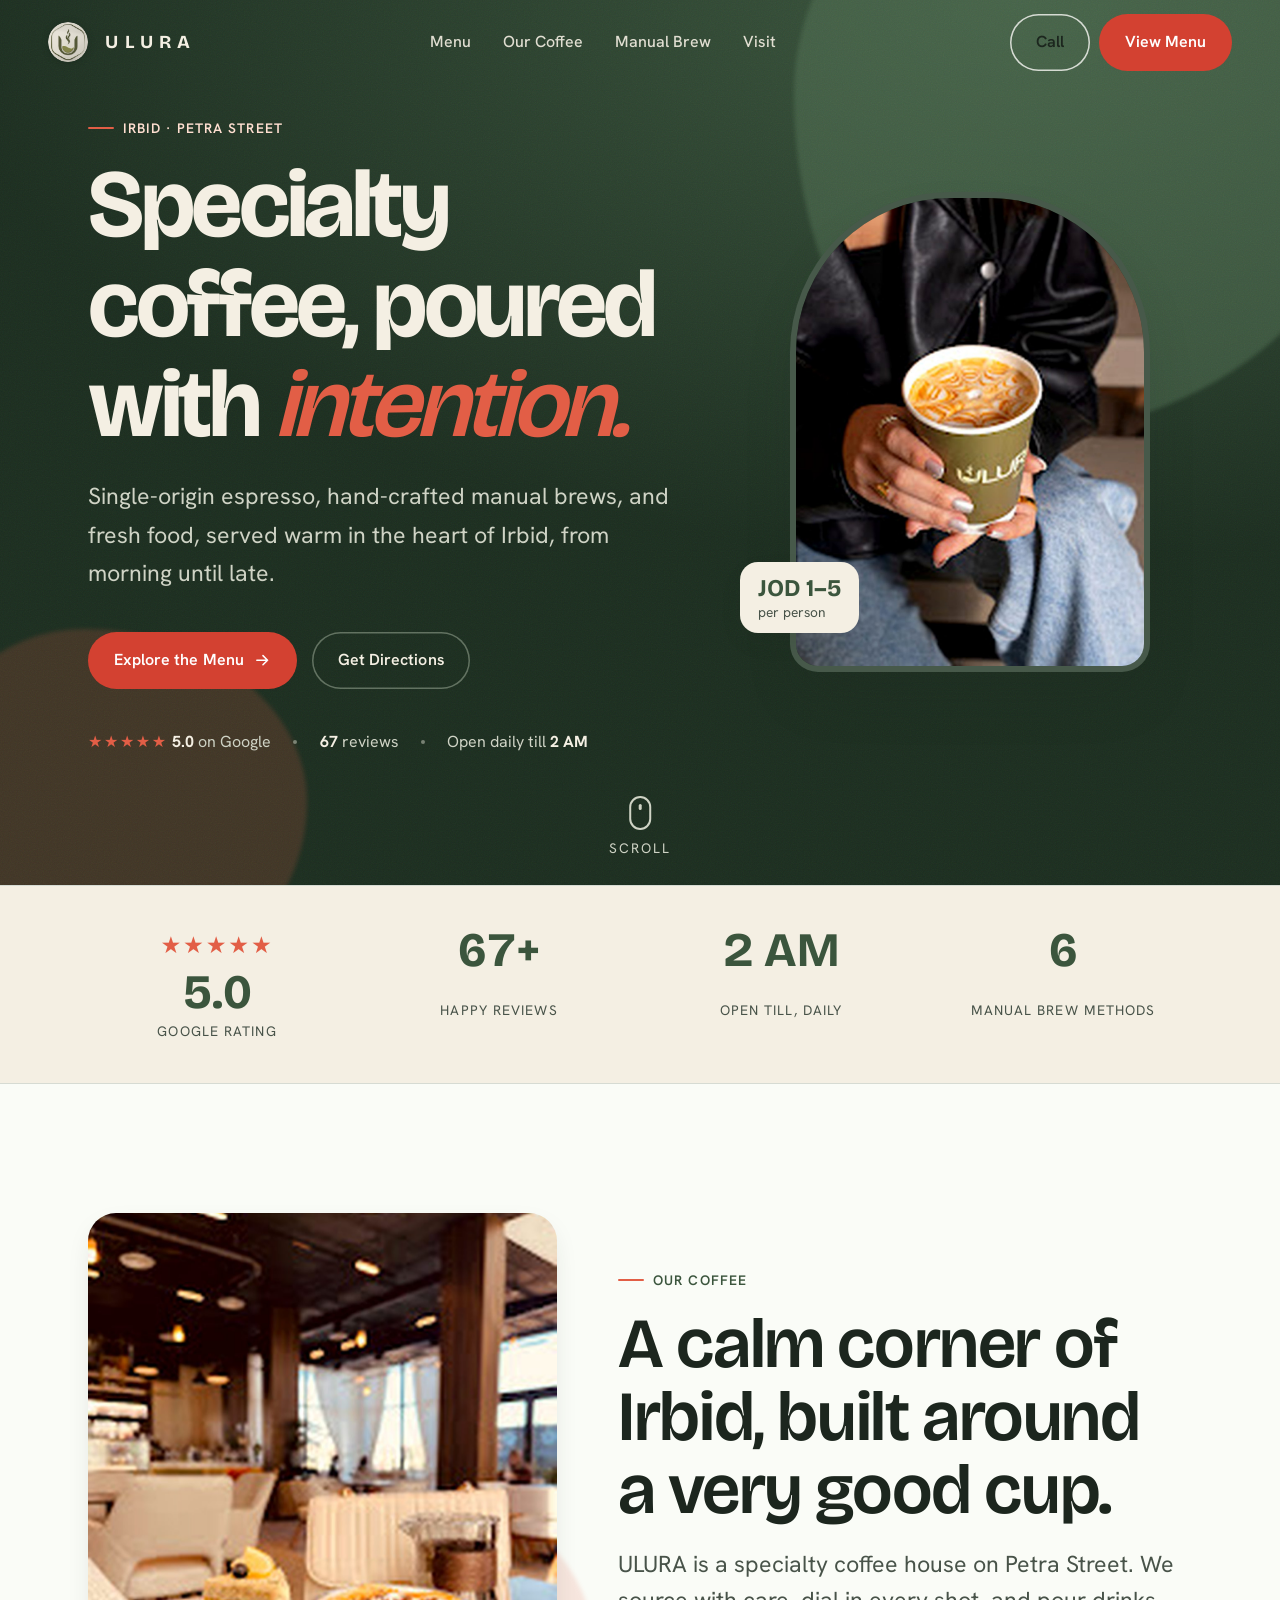
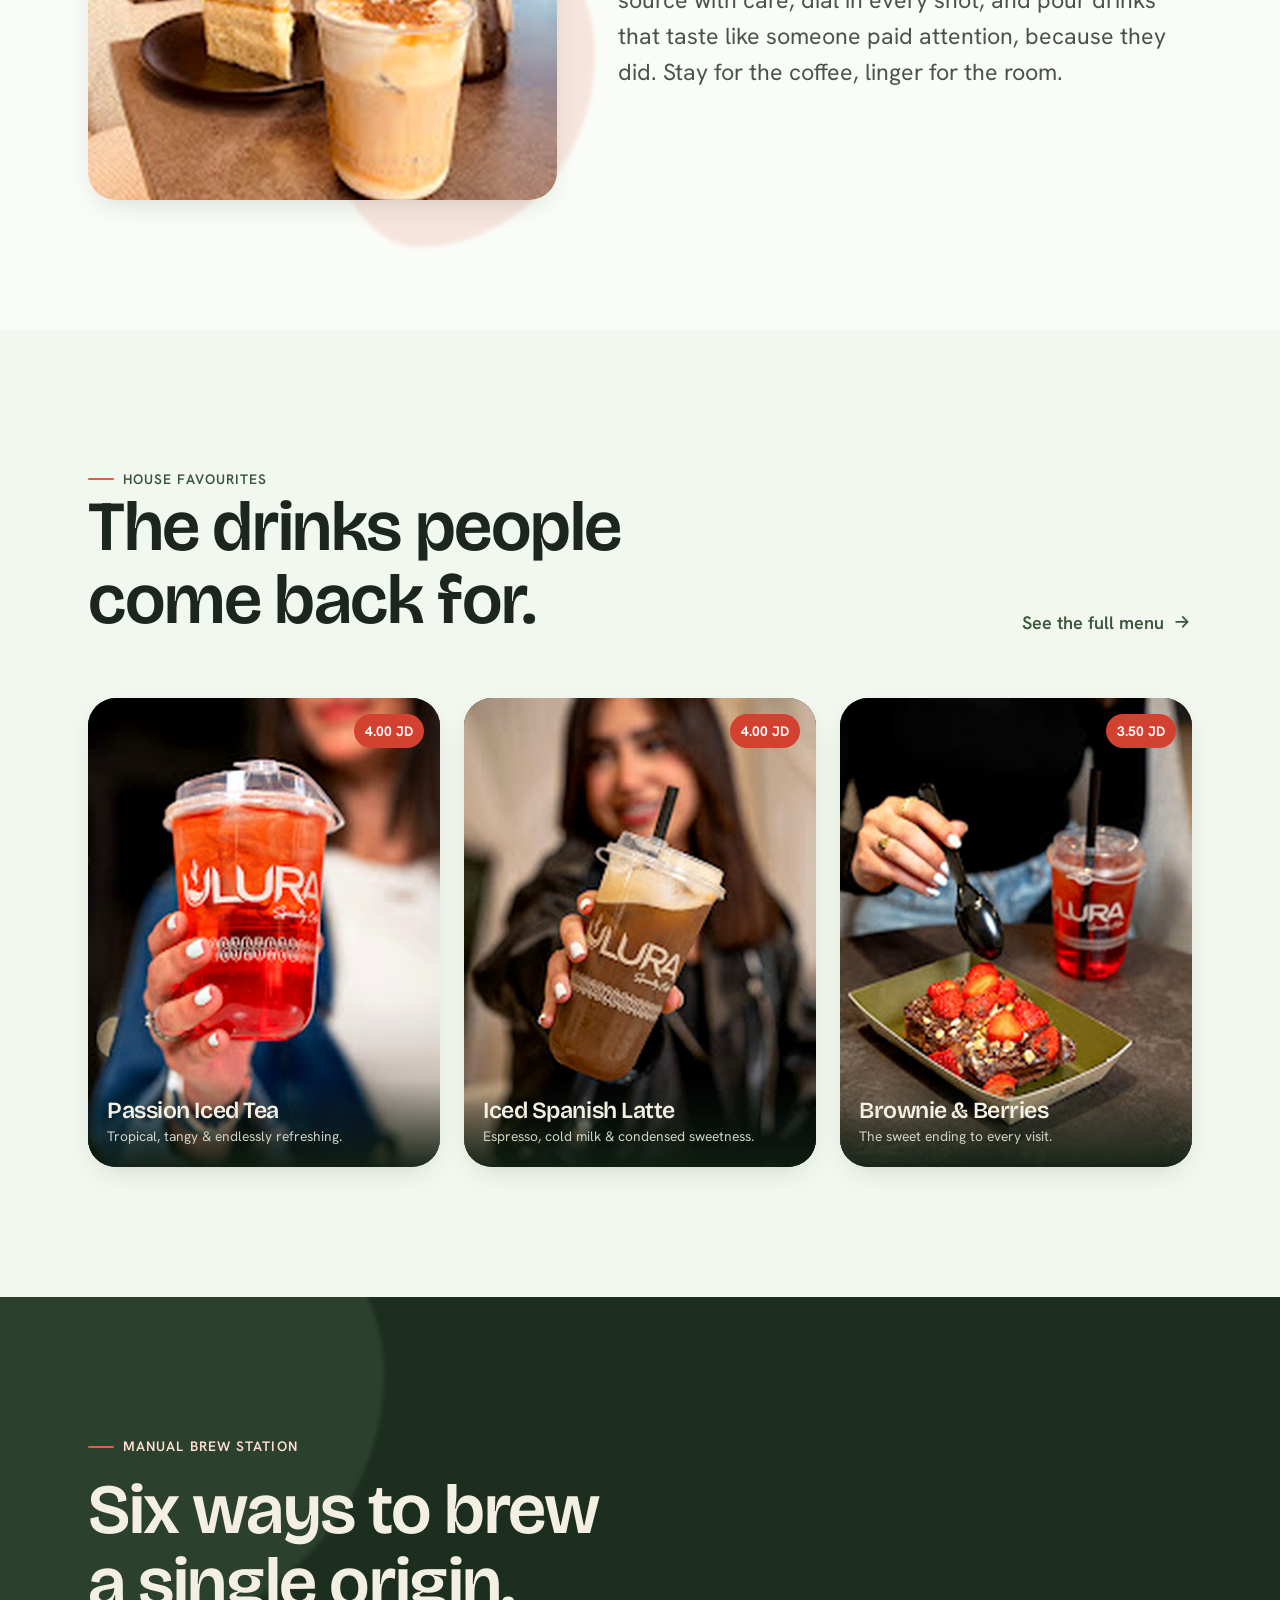
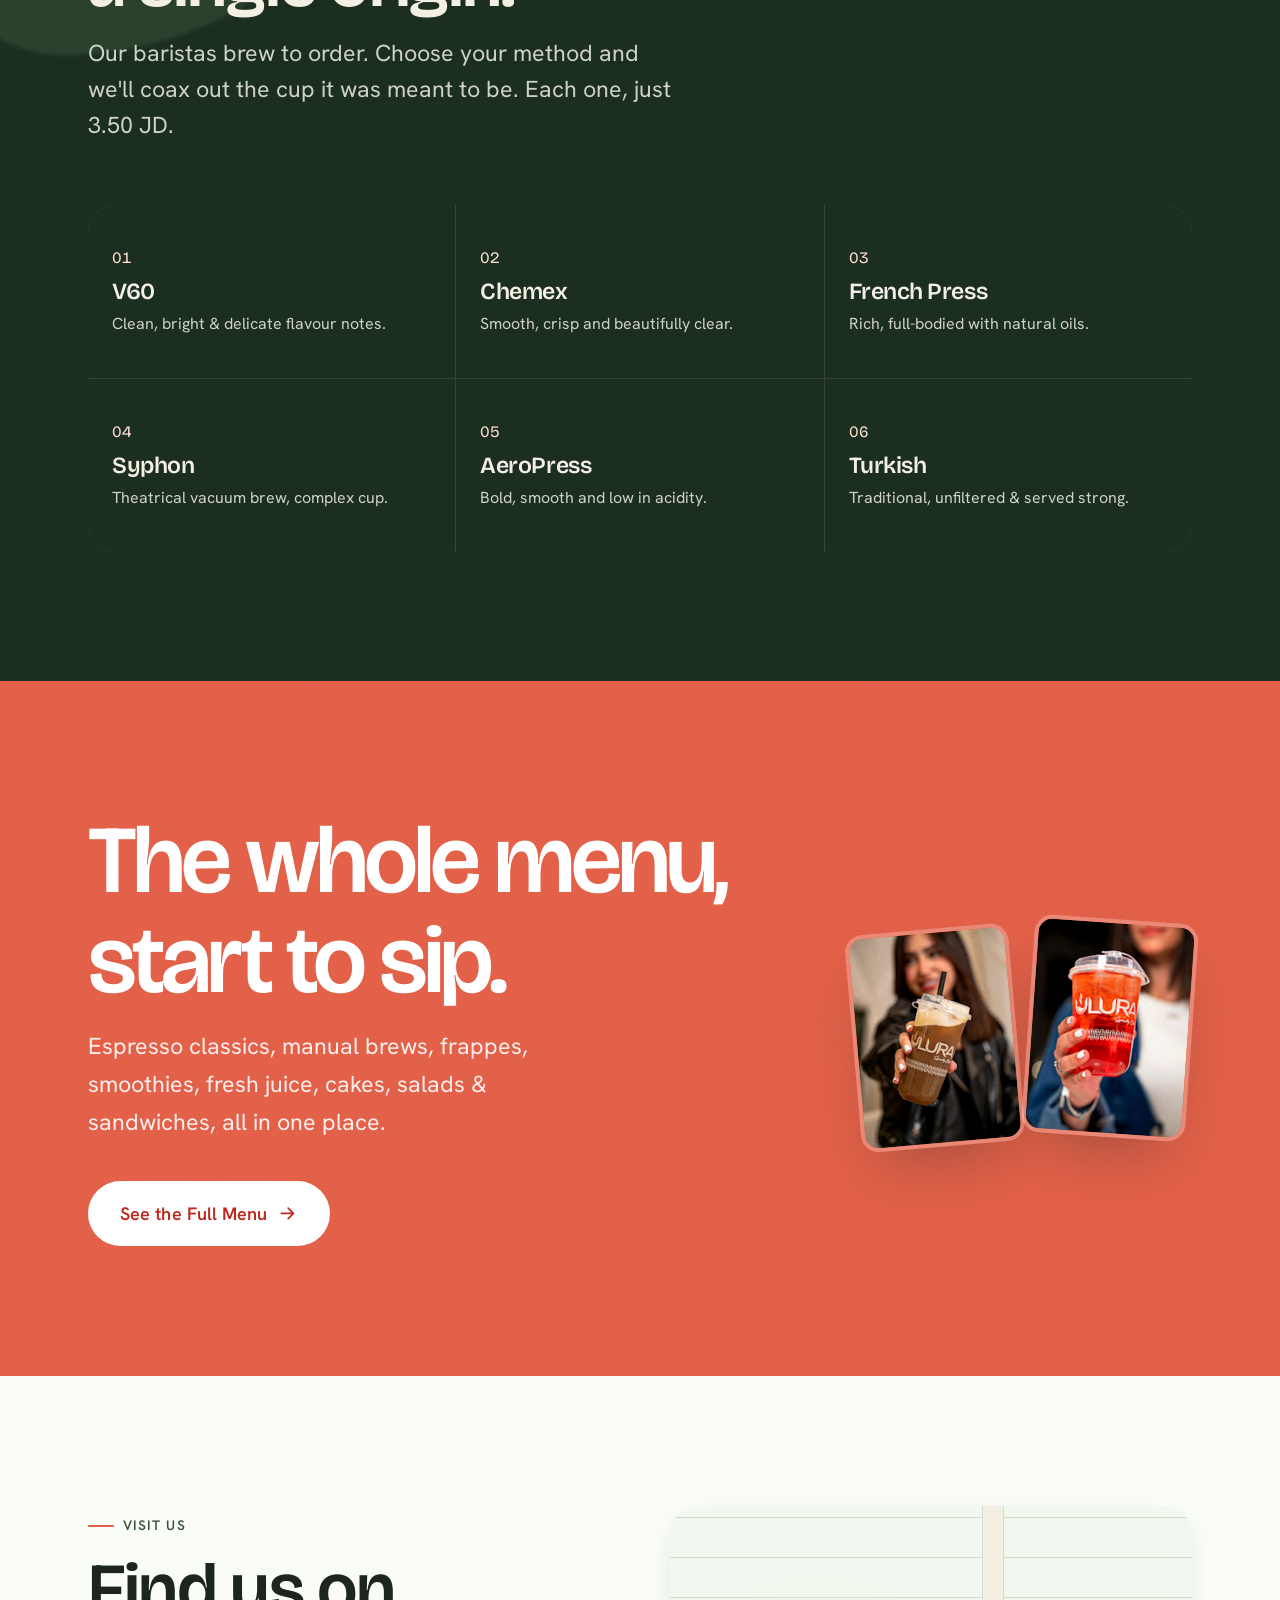
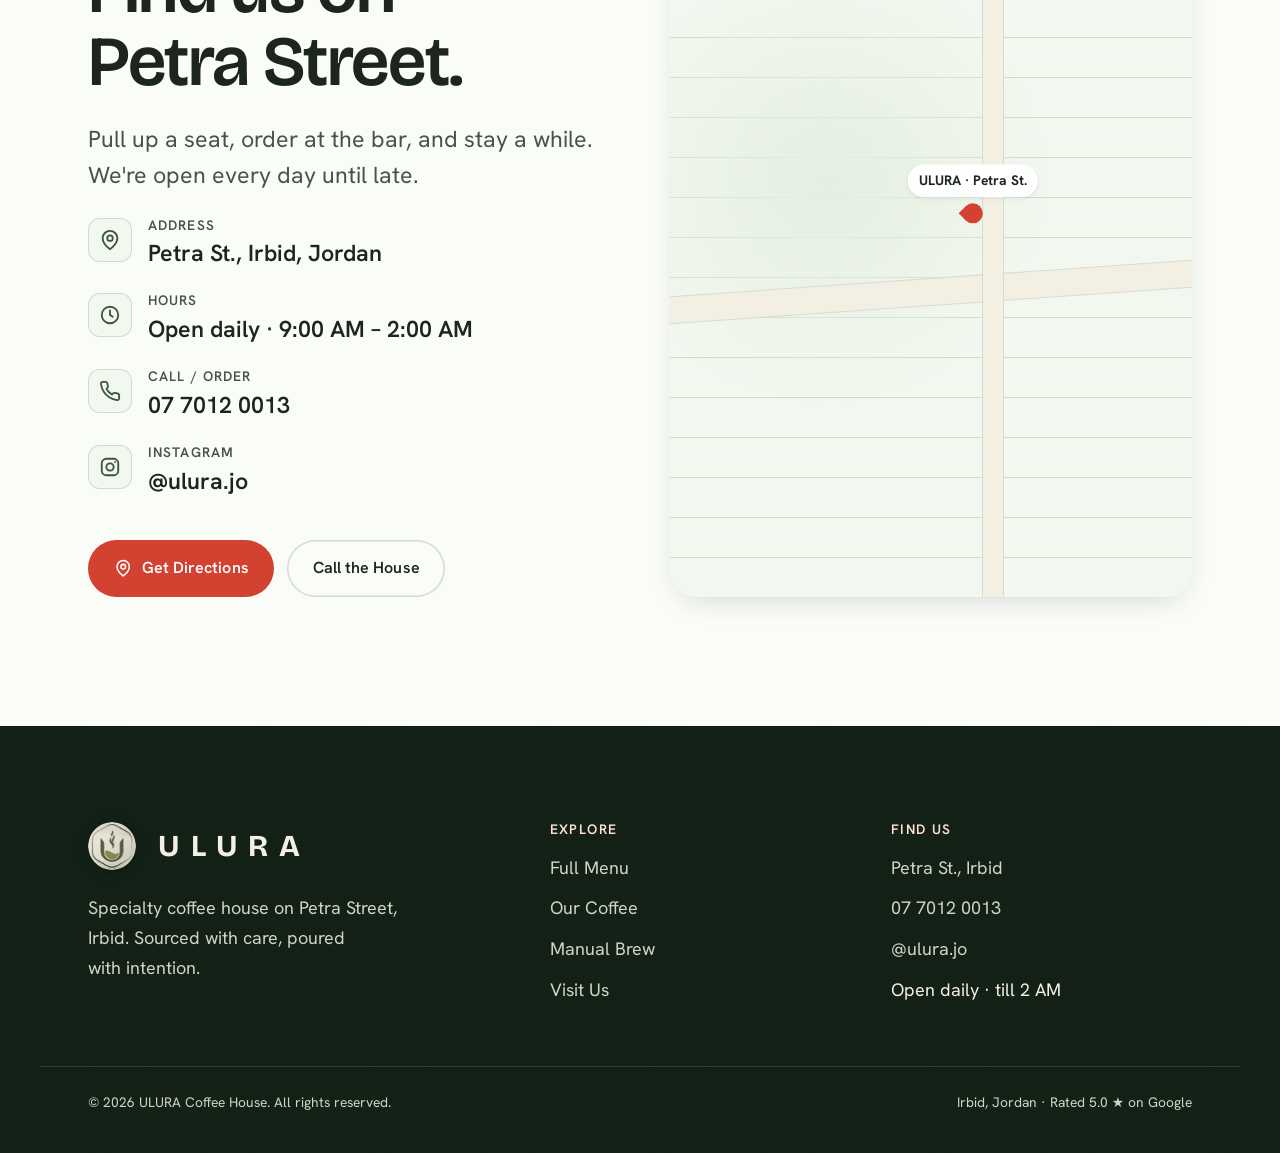
==== commit 39820baf: "Polish pass: real logo, 4K photos, minimal scroll-driven motion, no em dashes - Logo: use the real U" ====
--- a/index.html
+++ b/index.html
@@ -3,14 +3,16 @@
 <head>
   <meta charset="UTF-8" />
   <meta name="viewport" content="width=device-width, initial-scale=1" />
-  <title>ULURA Coffee House — Specialty Coffee · Irbid, Petra St.</title>
-  <meta name="description" content="ULURA Coffee House on Petra Street, Irbid — specialty coffee, manual brews & fresh food. Rated 5.0 on Google. Open daily till 2 AM." />
+  <title>ULURA Coffee House · Specialty Coffee · Irbid, Petra St.</title>
+  <meta name="description" content="ULURA Coffee House on Petra Street, Irbid. Specialty coffee, manual brews and fresh food. Rated 5.0 on Google. Open daily till 2 AM." />
   <meta name="theme-color" content="#3a4a32" />
-  <link rel="icon" href="assets/img/ulura-mark.svg" type="image/svg+xml" />
+  <link rel="icon" type="image/png" sizes="32x32" href="assets/img/favicon-32.png" />
+  <link rel="icon" type="image/png" sizes="64x64" href="assets/img/ulura-badge-64.png" />
+  <link rel="apple-touch-icon" href="assets/img/ulura-badge.png" />
 
   <!-- Open Graph -->
   <meta property="og:type" content="restaurant.restaurant" />
-  <meta property="og:title" content="ULURA Coffee House — Specialty Coffee, Irbid" />
+  <meta property="og:title" content="ULURA Coffee House · Specialty Coffee, Irbid" />
   <meta property="og:description" content="Specialty coffee & manual brews on Petra St, Irbid. Rated 5.0 on Google. Open till 2 AM." />
   <meta property="og:image" content="assets/img/hero-green-cup.jpg" />
 
@@ -42,7 +44,7 @@
   <!-- ============================== NAV ============================== -->
   <header class="nav" id="nav">
     <a class="nav__brand" href="index.html" aria-label="ULURA Coffee House home">
-      <img src="assets/img/ulura-mark.svg" alt="" width="34" height="34" />
+      <img src="assets/img/ulura-badge.png" alt="" width="40" height="40" />
       <span class="wordmark">Ulura</span>
     </a>
     <nav class="nav__links" aria-label="Primary">
@@ -66,7 +68,7 @@
         <div class="hero__copy">
           <span class="eyebrow hero__eyebrow">Irbid · Petra Street</span>
           <h1 data-hero-title>Specialty coffee, poured with <span class="accent">intention.</span></h1>
-          <p class="hero__sub">Single-origin espresso, hand-crafted manual brews, and fresh food — served warm in the heart of Irbid, from morning until late.</p>
+          <p class="hero__sub">Single-origin espresso, hand-crafted manual brews, and fresh food, served warm in the heart of Irbid, from morning until late.</p>
           <div class="hero__cta">
             <a class="btn btn--accent" href="menu.html">
               Explore the Menu
@@ -128,12 +130,12 @@
       <div class="container story__grid">
         <div class="story__media" data-reveal>
           <span class="blob blob--3"></span>
-          <img src="assets/img/interior.jpg" alt="Inside ULURA — a warm, wood-toned café with a slice of cake and an iced coffee on the table" width="440" height="550" loading="lazy" />
+          <img src="assets/img/interior.jpg" alt="Inside ULURA, a warm wood-toned café with a slice of cake and an iced coffee on the table" width="440" height="550" loading="lazy" />
         </div>
         <div class="story__copy">
           <span class="eyebrow" data-reveal>Our Coffee</span>
           <h2 data-reveal>A calm corner of Irbid, built around a very good cup.</h2>
-          <p class="lead" data-reveal>ULURA is a specialty coffee house on Petra Street. We source with care, dial in every shot, and pour drinks that taste like someone paid attention — because they did. Stay for the coffee, linger for the room.</p>
+          <p class="lead" data-reveal>ULURA is a specialty coffee house on Petra Street. We source with care, dial in every shot, and pour drinks that taste like someone paid attention, because they did. Stay for the coffee, linger for the room.</p>
           <div class="story__marks" data-reveal>
             <span class="chip">Specialty beans</span>
             <span class="chip">Espresso &amp; filter</span>
@@ -193,7 +195,7 @@
         <div class="brew__head">
           <span class="eyebrow" data-reveal>Manual Brew Station</span>
           <h2 data-reveal>Six ways to brew a single origin.</h2>
-          <p class="lead" data-reveal>Our baristas brew to order — choose your method and we'll coax out the cup it was meant to be. Each one, just 3.50 JD.</p>
+          <p class="lead" data-reveal>Our baristas brew to order. Choose your method and we'll coax out the cup it was meant to be. Each one, just 3.50 JD.</p>
         </div>
         <div class="brew-grid">
           <div class="brew-item" data-reveal><div class="brew-item__n">01</div><h3>V60</h3><p>Clean, bright & delicate flavour notes.</p></div>
@@ -211,7 +213,7 @@
       <div class="container menu-cta__inner">
         <div>
           <h2 data-reveal>The whole menu, <br />start to sip.</h2>
-          <p data-reveal>Espresso classics, manual brews, frappes, smoothies, fresh juice, cakes, salads &amp; sandwiches — all in one place.</p>
+          <p data-reveal>Espresso classics, manual brews, frappes, smoothies, fresh juice, cakes, salads &amp; sandwiches, all in one place.</p>
           <div data-reveal style="margin-top: var(--sp-5)">
             <a class="btn" href="menu.html">
               See the Full Menu
@@ -275,7 +277,7 @@
   <footer class="footer grain">
     <div class="container footer__grid">
       <div class="footer__brand">
-        <span class="wordmark">Ulura</span>
+        <span class="footer__lockup"><img src="assets/img/ulura-badge.png" alt="" width="48" height="48" /><span class="wordmark">Ulura</span></span>
         <p class="footer__tag">Specialty coffee house on Petra Street, Irbid. Sourced with care, poured with intention.</p>
       </div>
       <div>
--- a/assets/css/styles.css
+++ b/assets/css/styles.css
@@ -214,7 +214,7 @@
   transition: background var(--dur-2) var(--ease-out), box-shadow var(--dur-2) var(--ease-out), padding var(--dur-2) var(--ease-out);
 }
 .nav__brand { display: inline-flex; align-items: center; gap: 0.7rem; color: var(--on-brand); }
-.nav__brand img { width: 34px; height: 34px; }
+.nav__brand img { width: 40px; height: 40px; border-radius: 50%; filter: drop-shadow(0 1px 3px oklch(0.2 0.03 150 / 0.28)); }
 .nav__brand .wordmark { font-size: 1.15rem; }
 .nav__links { display: flex; align-items: center; gap: clamp(1rem, 2.5vw, 2.2rem); }
 .nav__links a { font-weight: 500; font-size: var(--fs-200); color: var(--on-brand); opacity: 0.9; transition: opacity var(--dur-1); }
@@ -250,8 +250,10 @@
   display: grid; grid-template-columns: 1.4fr 1fr 1fr; gap: var(--sp-5);
   align-items: start;
 }
+.footer__lockup { display: inline-flex; align-items: center; gap: 0.75rem; }
+.footer__lockup img { width: 48px; height: 48px; border-radius: 50%; filter: drop-shadow(0 2px 6px oklch(0.15 0.02 150 / 0.4)); }
 .footer__brand .wordmark { font-size: 1.9rem; color: var(--cream); }
-.footer__tag { color: var(--on-brand-muted); margin-top: 0.8rem; max-width: 34ch; }
+.footer__tag { color: var(--on-brand-muted); margin-top: 0.9rem; max-width: 34ch; }
 .footer h4 { font-family: var(--font-body); font-size: var(--fs-100); text-transform: uppercase; letter-spacing: 0.1em; color: var(--coral-100); margin-bottom: 1rem; }
 .footer ul { list-style: none; padding: 0; display: grid; gap: 0.7rem; }
 .footer a { color: var(--on-brand-muted); transition: color var(--dur-1); }
@@ -330,10 +332,10 @@
 .hero__trust b { color: var(--cream); font-weight: 700; }
 .hero__trust .dot { width: 4px; height: 4px; border-radius: 50%; background: currentColor; opacity: 0.5; }
 
-/* Hero image — framed portrait (photos are low-res, keep them contained) */
+/* Hero image — framed high-res portrait */
 .hero__media { position: relative; justify-self: center; }
 .hero__frame {
-  width: min(300px, 74vw); aspect-ratio: 3 / 4;
+  width: min(360px, 78vw); aspect-ratio: 3 / 4;
   border-radius: 160px 160px var(--radius-l) var(--radius-l); /* arch top */
   overflow: hidden; position: relative;
   box-shadow: var(--shadow-l); border: 6px solid oklch(1 0 0 / 0.14);
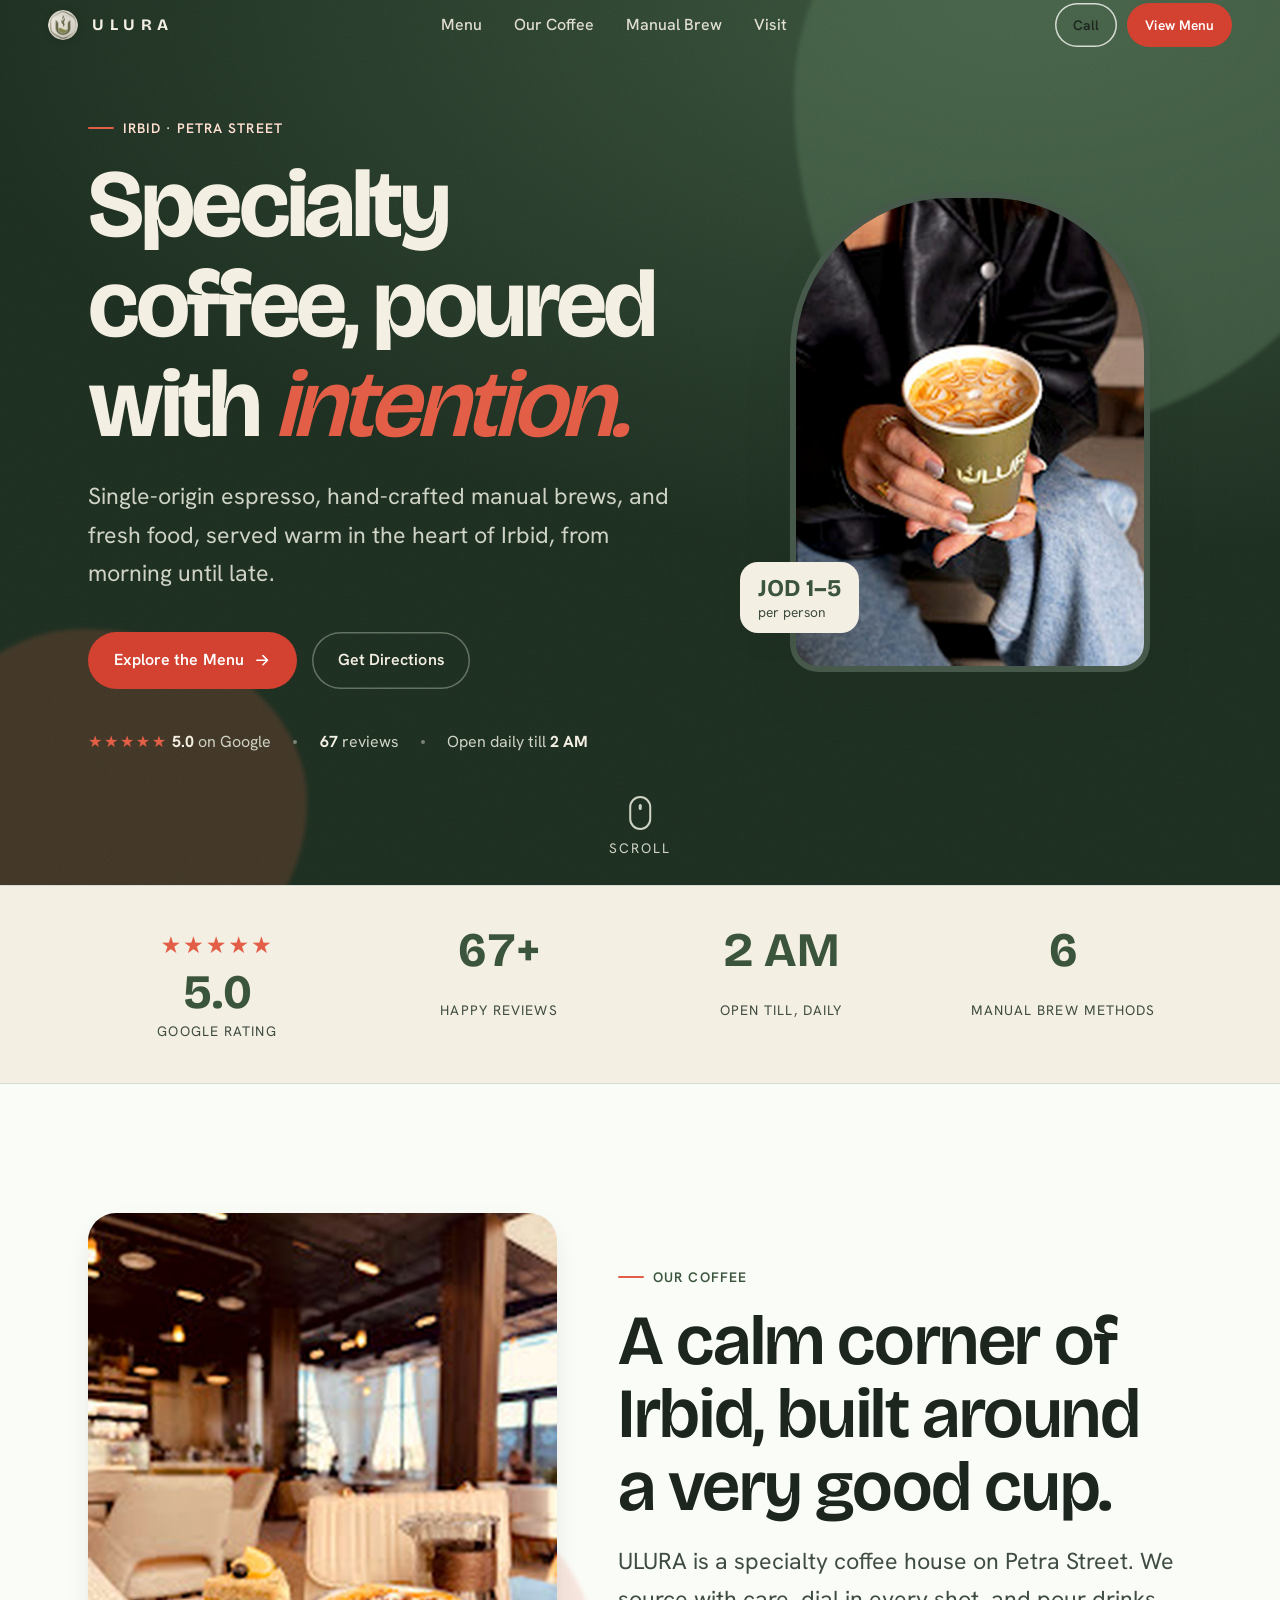
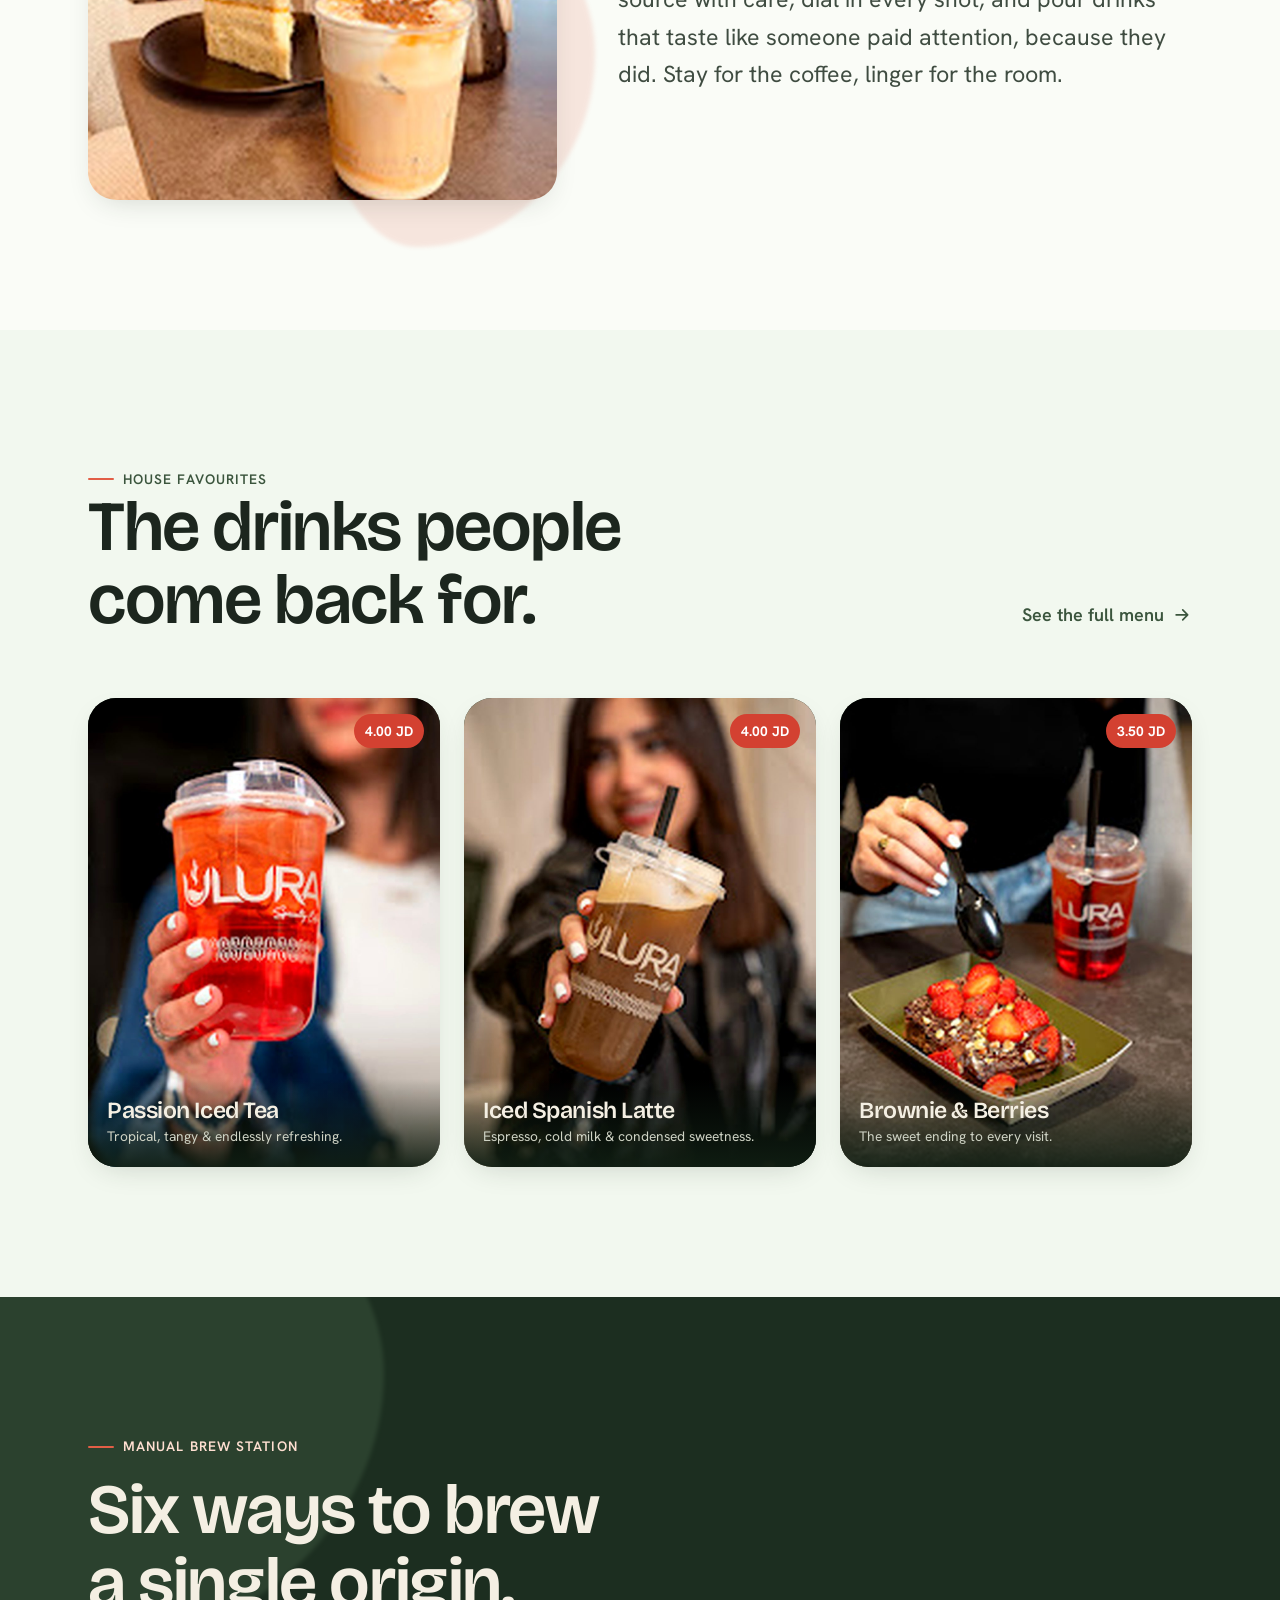
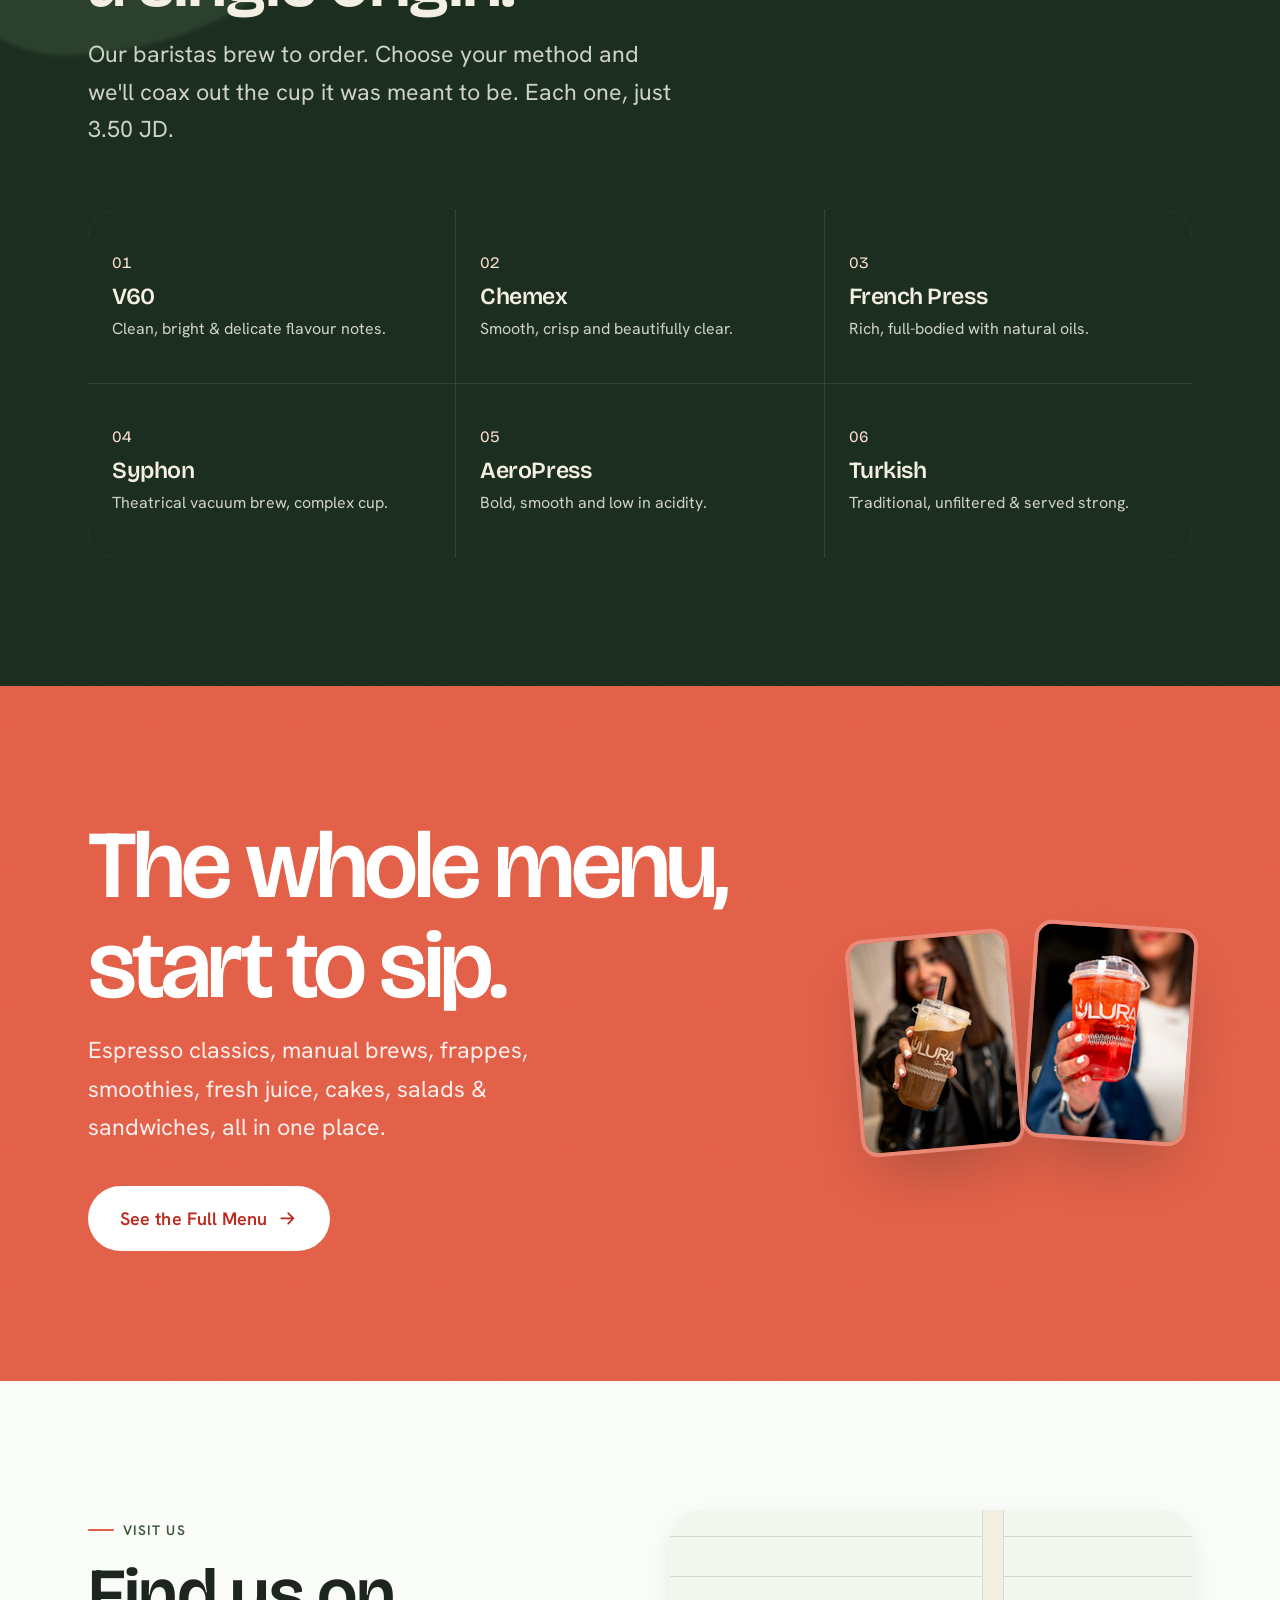
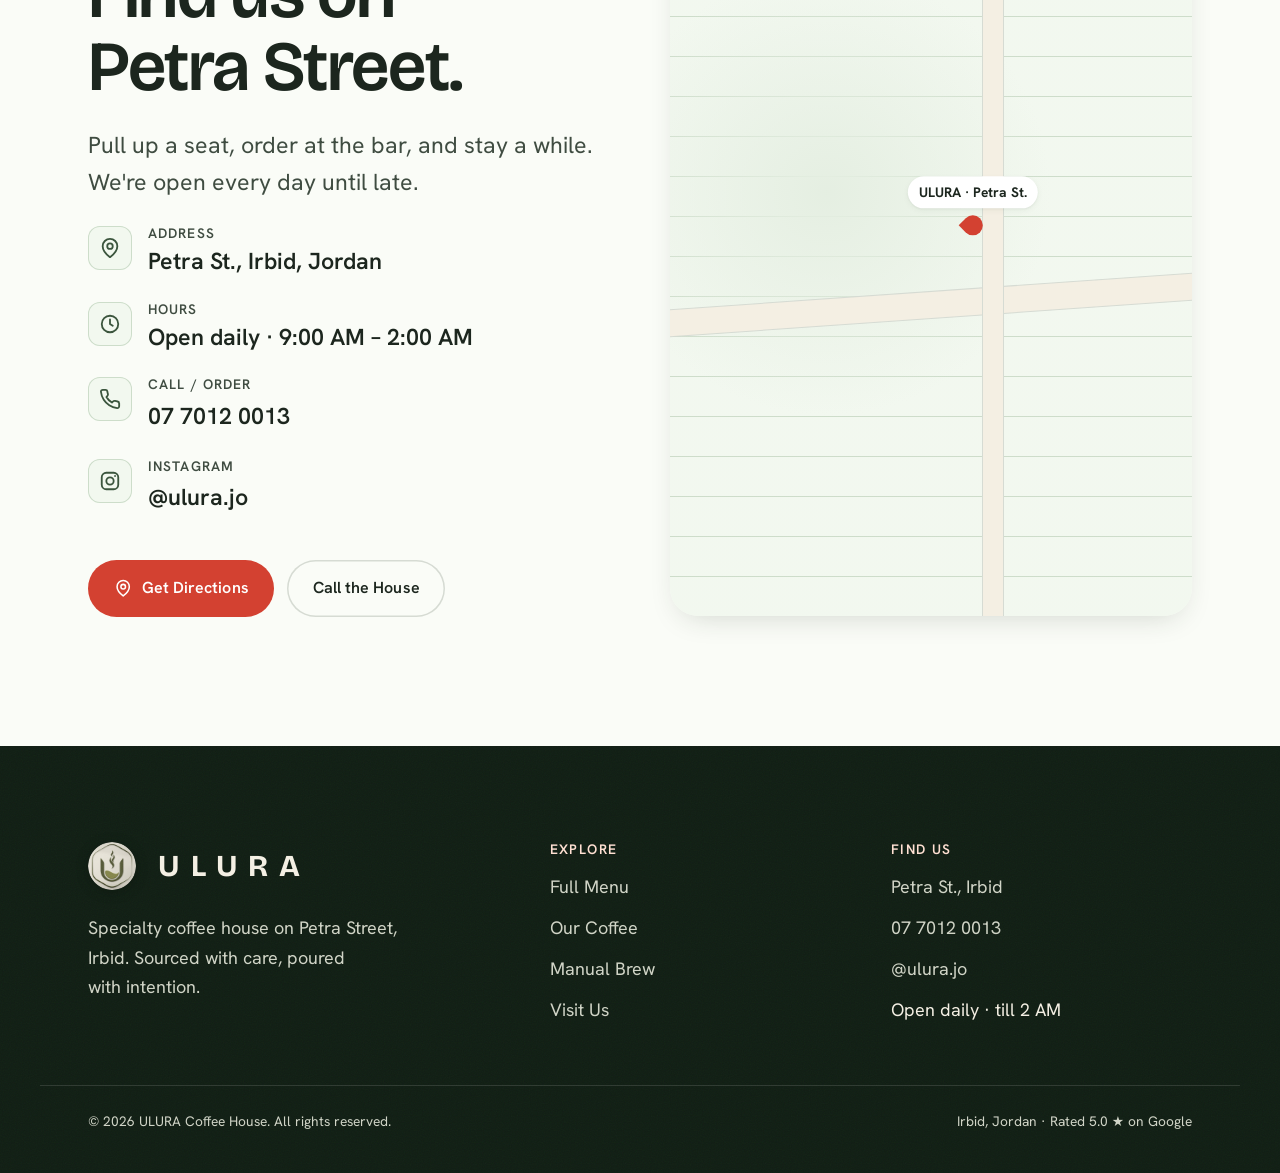
==== commit fd7519a6: "Slimmer 50px nav + cache-bust asset URLs so updates actually show - Nav pinned to a fixed 50px bar (" ====
--- a/index.html
+++ b/index.html
@@ -21,7 +21,7 @@
   <link rel="preconnect" href="https://fonts.gstatic.com" crossorigin />
   <link href="https://fonts.googleapis.com/css2?family=Bricolage+Grotesque:opsz,wght@12..96,400..700&family=Hanken+Grotesk:wght@400;500;600;700;800&family=IBM+Plex+Sans+Arabic:wght@400;600&display=swap" rel="stylesheet" />
 
-  <link rel="stylesheet" href="assets/css/styles.css" />
+  <link rel="stylesheet" href="assets/css/styles.css?v=3" />
 
   <!-- Local business structured data -->
   <script type="application/ld+json">
@@ -324,6 +324,6 @@
   <script src="assets/js/vendor/gsap.min.js"></script>
   <script src="assets/js/vendor/ScrollTrigger.min.js"></script>
   <script src="assets/js/vendor/lenis.min.js"></script>
-  <script src="assets/js/main.js"></script>
+  <script src="assets/js/main.js?v=3"></script>
 </body>
 </html>
--- a/assets/css/styles.css
+++ b/assets/css/styles.css
@@ -29,7 +29,7 @@
   --sand:    oklch(0.910 0.020 80);
   --paper:   oklch(0.988 0.006 120);    /* body bg — whisper of green, low chroma */
   --ink:     oklch(0.255 0.020 150);    /* primary text on light */
-  --ink-soft:oklch(0.430 0.022 150);    /* secondary text on light (>=4.5:1) */
+  --ink-soft:oklch(0.400 0.024 150);    /* secondary text on light (~8.7:1) */
   --line:    oklch(0.885 0.012 135);    /* hairlines on light */
 
   /* --- Semantic --- */
@@ -117,7 +117,9 @@
 img { height: auto; }
 a { color: inherit; text-decoration: none; }
 button { font: inherit; color: inherit; cursor: pointer; background: none; border: none; }
-:focus-visible { outline: 3px solid var(--coral-cta); outline-offset: 3px; border-radius: 4px; }
+/* Focus ring: coral outline + soft light halo so it reads on light AND dark. */
+:focus-visible { outline: 3px solid var(--coral-cta); outline-offset: 2px; box-shadow: 0 0 0 6px oklch(1 0 0 / 0.35); border-radius: 6px; }
+.on-dark :focus-visible, .nav :focus-visible { box-shadow: 0 0 0 6px oklch(1 0 0 / 0.45); }
 
 h1, h2, h3, h4 {
   font-family: var(--font-display);
@@ -148,7 +150,7 @@
 .on-dark .eyebrow { color: var(--coral-100); }
 .on-dark .eyebrow::before { background: var(--coral); }
 
-.lead { font-size: var(--fs-400); color: var(--fg-muted); line-height: 1.55; max-width: 60ch; }
+.lead { font-size: var(--fs-400); color: var(--fg-muted); line-height: 1.62; max-width: 60ch; }
 .on-dark .lead { color: var(--on-brand-muted); }
 
 /* Wordmark rendered as text (matches display font, crisp, themeable) */
@@ -195,7 +197,7 @@
 .on-dark .btn--ghost:hover { --btn-bg: oklch(1 0 0 / 0.08); box-shadow: inset 0 0 0 1.5px var(--cream); }
 
 .link-arrow {
-  display: inline-flex; align-items: center; gap: 0.5rem;
+  display: inline-flex; align-items: center; gap: 0.5rem; min-height: 44px;
   font-weight: 600; color: var(--brand);
   transition: gap var(--dur-2) var(--ease-out);
 }
@@ -210,16 +212,19 @@
   position: fixed; inset: 0 0 auto 0; z-index: var(--z-nav);
   display: flex; align-items: center; justify-content: space-between;
   gap: var(--sp-4);
-  padding: 0.85rem clamp(1.15rem, 5vw, 3rem);
-  transition: background var(--dur-2) var(--ease-out), box-shadow var(--dur-2) var(--ease-out), padding var(--dur-2) var(--ease-out);
-}
-.nav__brand { display: inline-flex; align-items: center; gap: 0.7rem; color: var(--on-brand); }
-.nav__brand img { width: 40px; height: 40px; border-radius: 50%; filter: drop-shadow(0 1px 3px oklch(0.2 0.03 150 / 0.28)); }
-.nav__brand .wordmark { font-size: 1.15rem; }
+  height: 50px; padding: 0 clamp(1.15rem, 5vw, 3rem);
+  transition: background var(--dur-2) var(--ease-out), box-shadow var(--dur-2) var(--ease-out);
+}
+/* tap targets stay >=44px but sit INSIDE the slim 50px bar */
+.nav__brand { display: inline-flex; align-items: center; gap: 0.55rem; min-height: 44px; color: var(--on-brand); }
+.nav__brand img { width: 30px; height: 30px; border-radius: 50%; filter: drop-shadow(0 1px 3px oklch(0.2 0.03 150 / 0.28)); }
+.nav__brand .wordmark { font-size: 1rem; }
 .nav__links { display: flex; align-items: center; gap: clamp(1rem, 2.5vw, 2.2rem); }
-.nav__links a { font-weight: 500; font-size: var(--fs-200); color: var(--on-brand); opacity: 0.9; transition: opacity var(--dur-1); }
+.nav__links a { font-weight: 500; font-size: var(--fs-200); color: var(--on-brand); opacity: 0.9; transition: opacity var(--dur-1); padding-block: 0.5rem; }
 .nav__links a:hover { opacity: 1; }
 .nav__cta { display: inline-flex; gap: 0.6rem; align-items: center; }
+/* compact nav buttons: slimmer bar, still >=44px touch target */
+.nav .btn { min-height: 44px; padding: 0.5rem 1.15rem; font-size: var(--fs-100); }
 
 /* scrolled state: solid cream bar, dark text */
 .nav.is-scrolled {
@@ -268,6 +273,11 @@
   .footer__grid { grid-template-columns: 1fr 1fr; }
   .footer__brand { grid-column: 1 / -1; }
 }
+/* comfortable tap targets for footer links on touch screens */
+@media (max-width: 860px) {
+  .footer li a { display: inline-flex; align-items: center; min-height: 44px; }
+  .footer ul { gap: 0.35rem; }
+}
 
 /* ------------------------------------------------------------------ */
 /*  7. REVEAL / MOTION UTILITIES                                       */
@@ -365,6 +375,9 @@
   .hero__eyebrow, .hero .eyebrow { justify-content: center; }
   .hero__sub { margin-inline: auto; }
   .hero__cta, .hero__trust { justify-content: center; }
+  /* full-width, unmistakable primary action on mobile */
+  .hero__cta { flex-direction: column; align-items: stretch; gap: 0.7rem; }
+  .hero__cta .btn { width: 100%; }
   .hero__media { order: -1; margin-bottom: 1rem; }
   .hero__badge { left: auto; right: -6%; }
   .hero__scroll { display: none; }
@@ -457,6 +470,7 @@
 .visit__ico svg { width: 22px; height: 22px; }
 .visit__item h4 { font-family: var(--font-body); font-size: var(--fs-100); text-transform: uppercase; letter-spacing: 0.08em; color: var(--fg-muted); margin-bottom: 0.15rem; }
 .visit__item p, .visit__item a { font-size: var(--fs-400); font-weight: 600; color: var(--fg); }
+.visit__item a { display: inline-flex; align-items: center; min-height: 44px; }
 .visit__item a:hover { color: var(--brand); }
 .visit__cta { margin-top: var(--sp-5); display: flex; flex-wrap: wrap; gap: 0.8rem; }
 /* stylized map panel (no external embed) */
@@ -489,11 +503,12 @@
     display: grid; grid-template-columns: repeat(3, 1fr);
     background: oklch(0.988 0.006 120 / 0.95); backdrop-filter: blur(12px);
     box-shadow: 0 -1px 0 var(--line), 0 -8px 24px -12px oklch(0.3 0.03 150 / 0.25);
-    padding: 0.5rem 0.5rem calc(0.5rem + env(safe-area-inset-bottom));
-    gap: 0.4rem;
+    padding: 0.3rem 0.4rem calc(0.3rem + env(safe-area-inset-bottom));
+    gap: 0.35rem;
   }
-  .actionbar a { display: grid; place-items: center; gap: 0.2rem; padding: 0.5rem; border-radius: 12px; font-size: 0.72rem; font-weight: 600; color: var(--ink); min-height: 48px; }
-  .actionbar a svg { width: 20px; height: 20px; }
+  /* slimmer bar: tighter chrome, icon+label inline, tap target still >=44px */
+  .actionbar a { display: flex; align-items: center; justify-content: center; gap: 0.4rem; padding: 0.4rem; border-radius: 10px; font-size: 0.78rem; font-weight: 600; color: var(--ink); min-height: 44px; }
+  .actionbar a svg { width: 18px; height: 18px; }
   .actionbar a.is-primary { background: var(--coral-cta); color: #fff; }
-  body { padding-bottom: 68px; }
-}
+  body { padding-bottom: 56px; }
+}
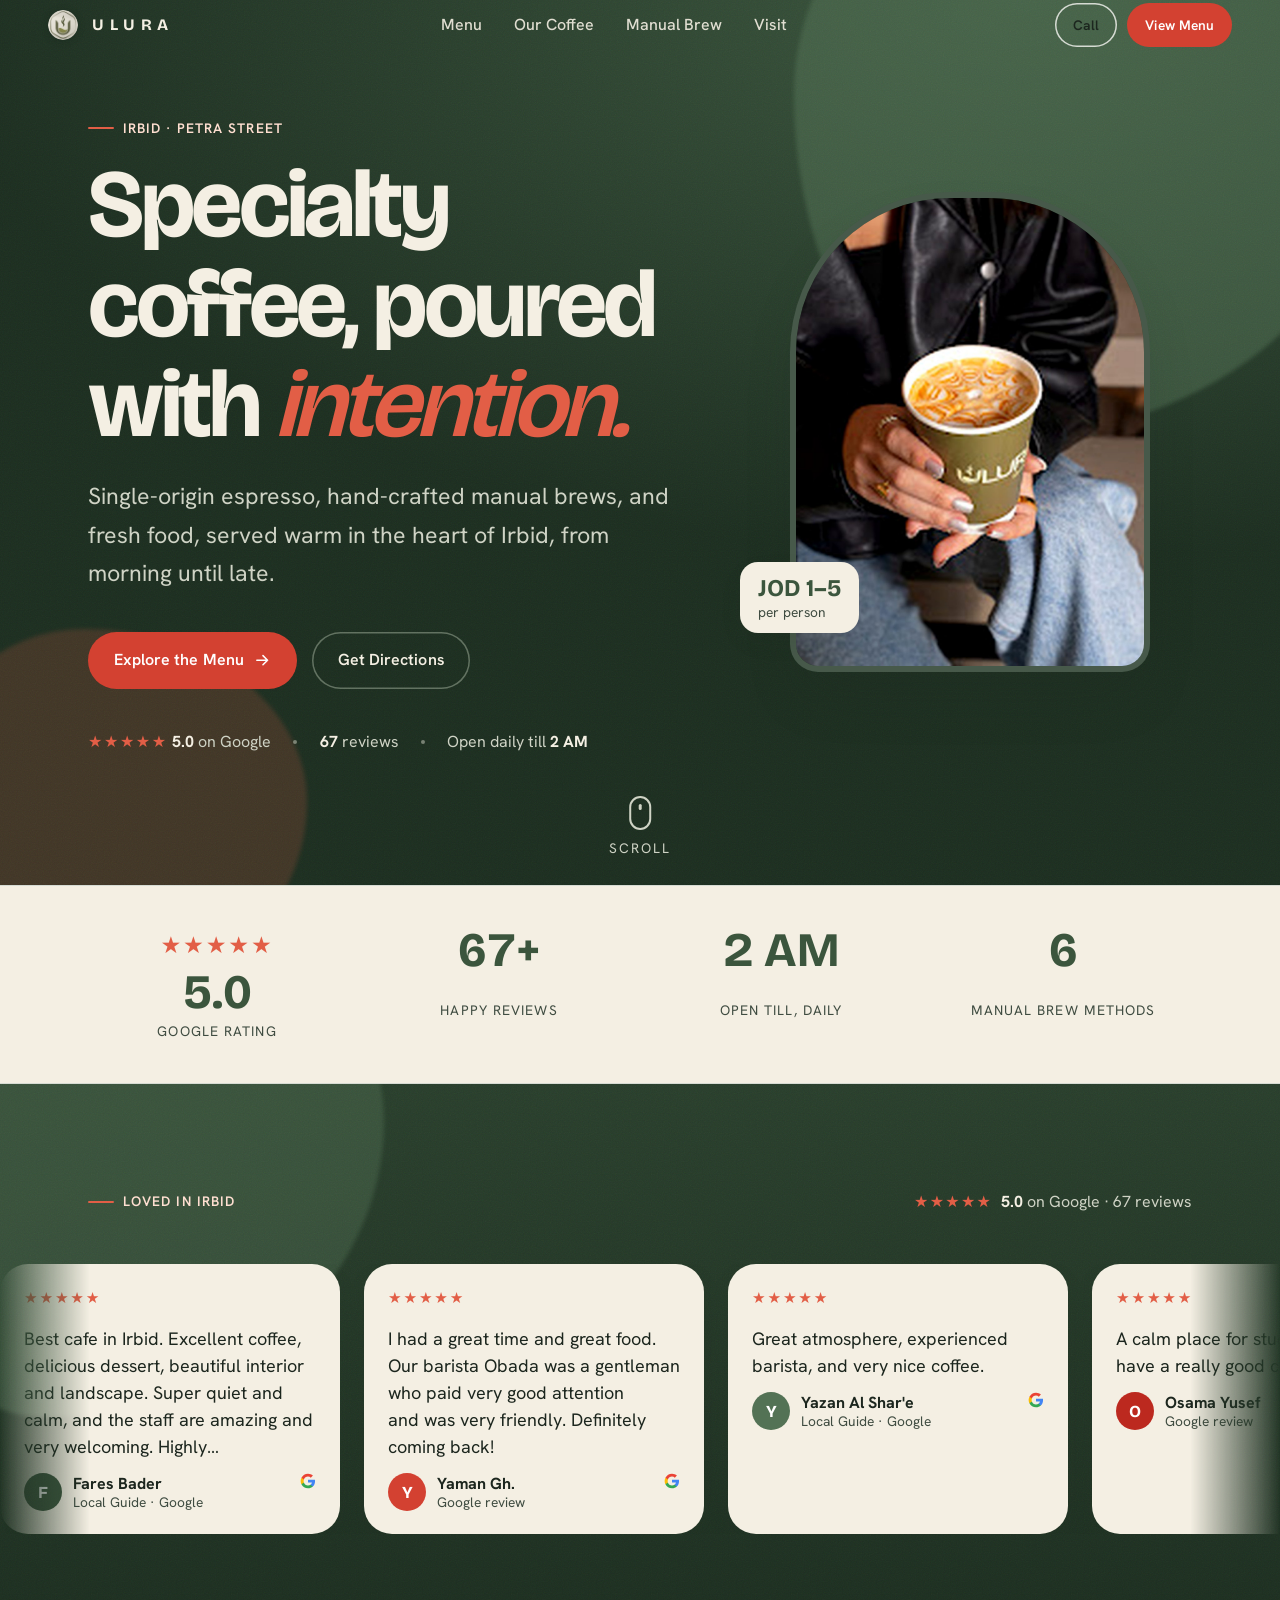
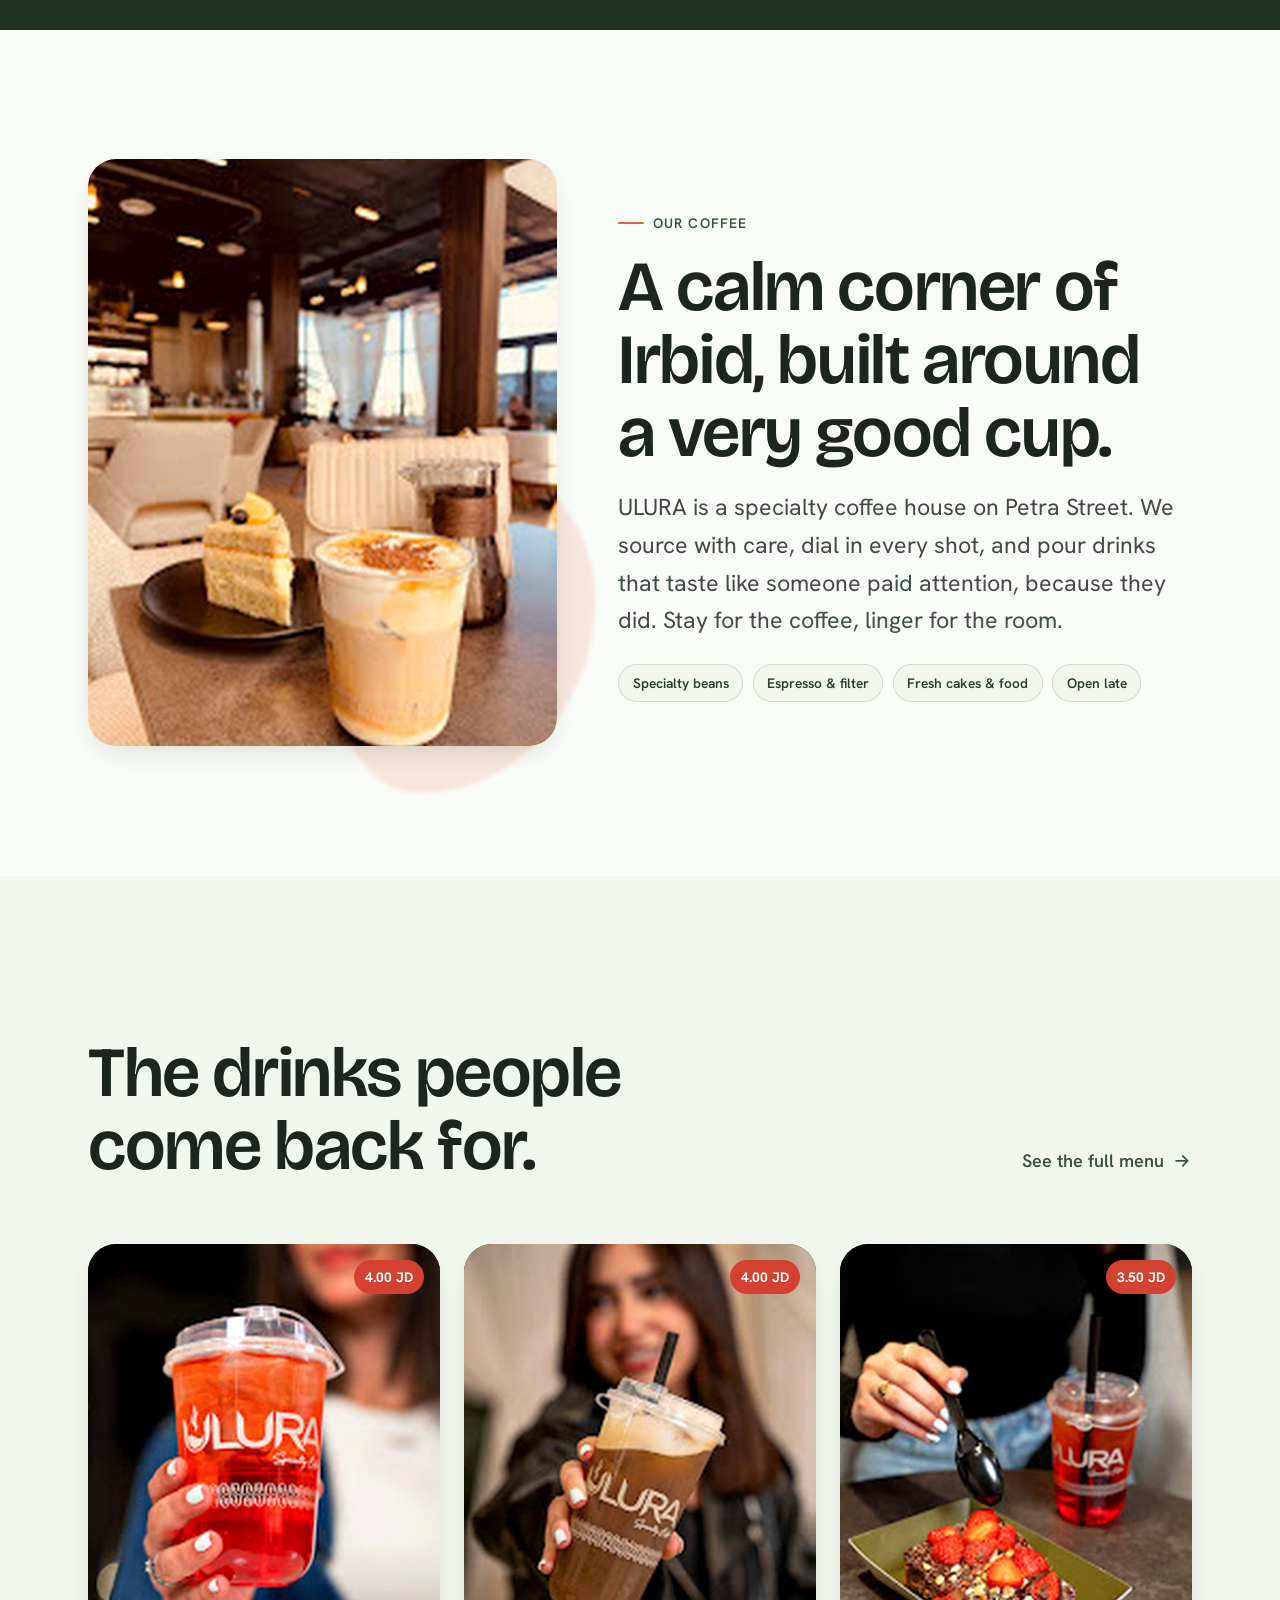
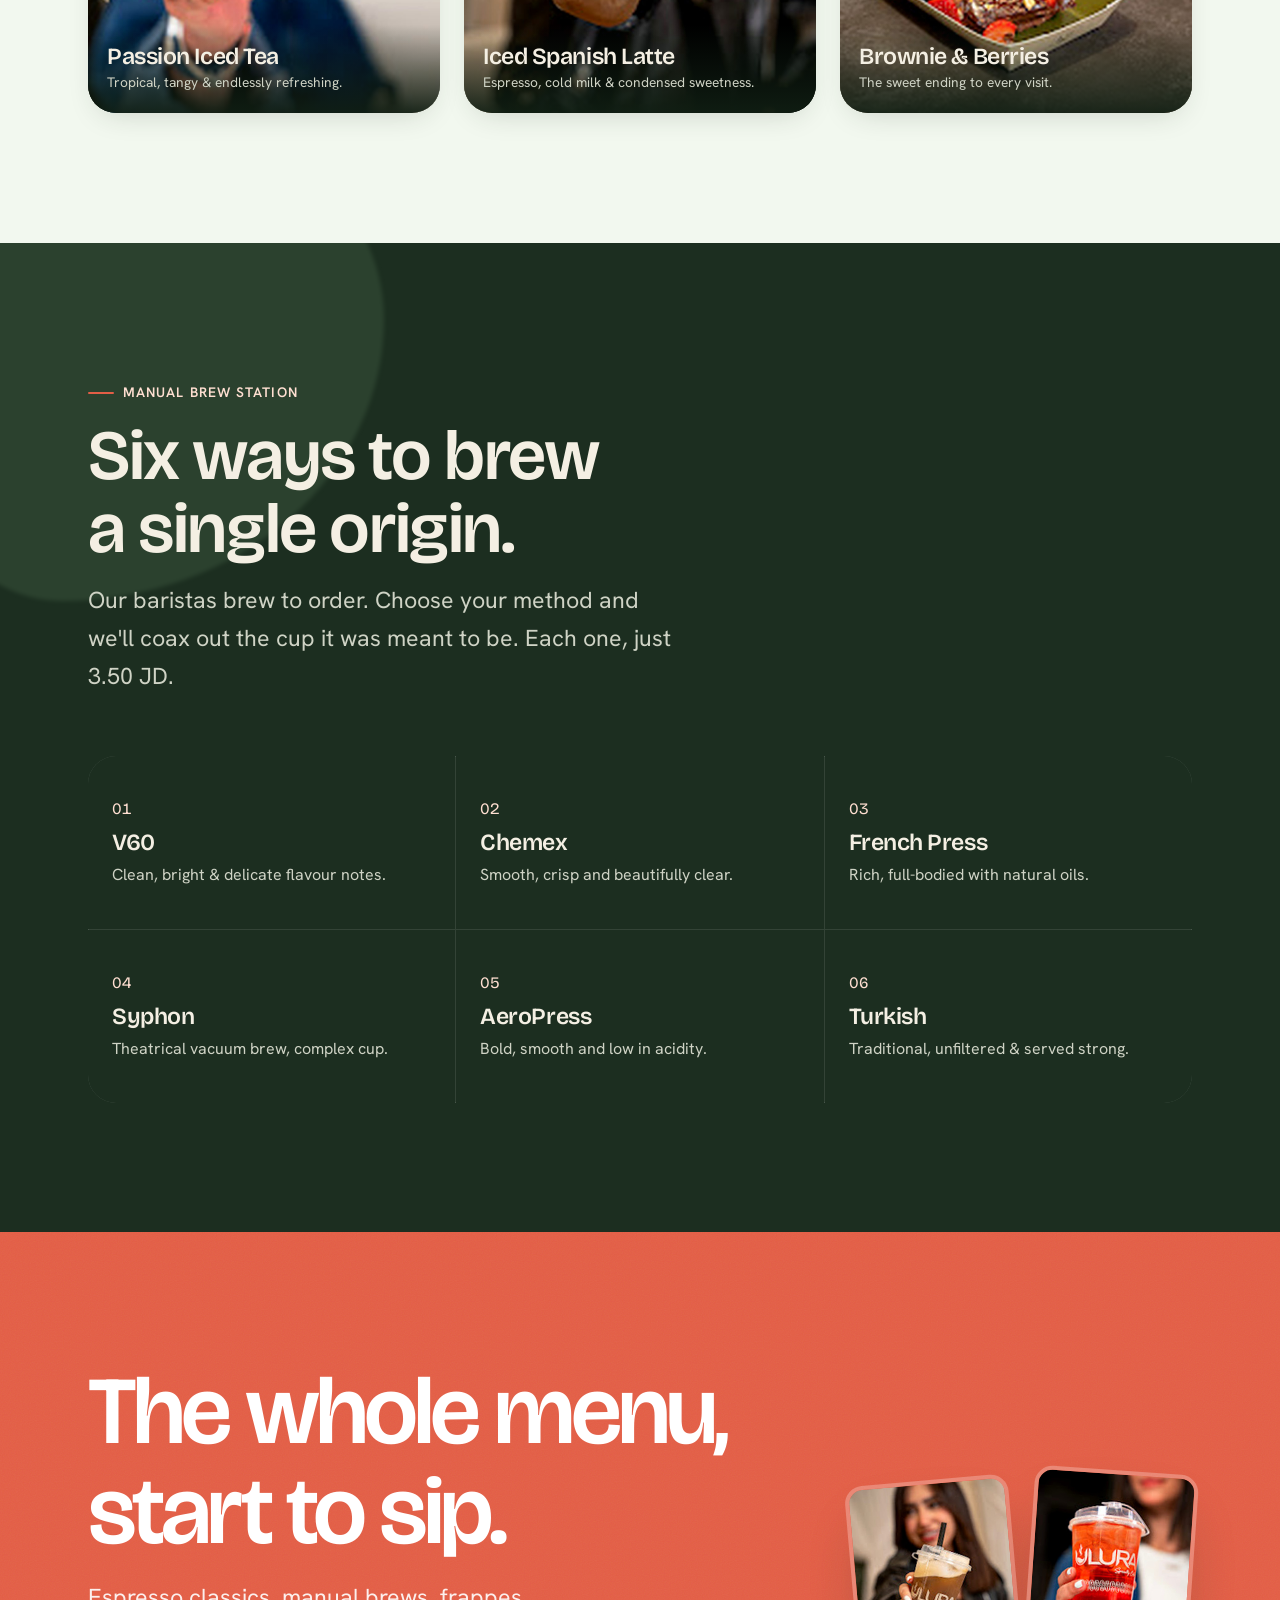
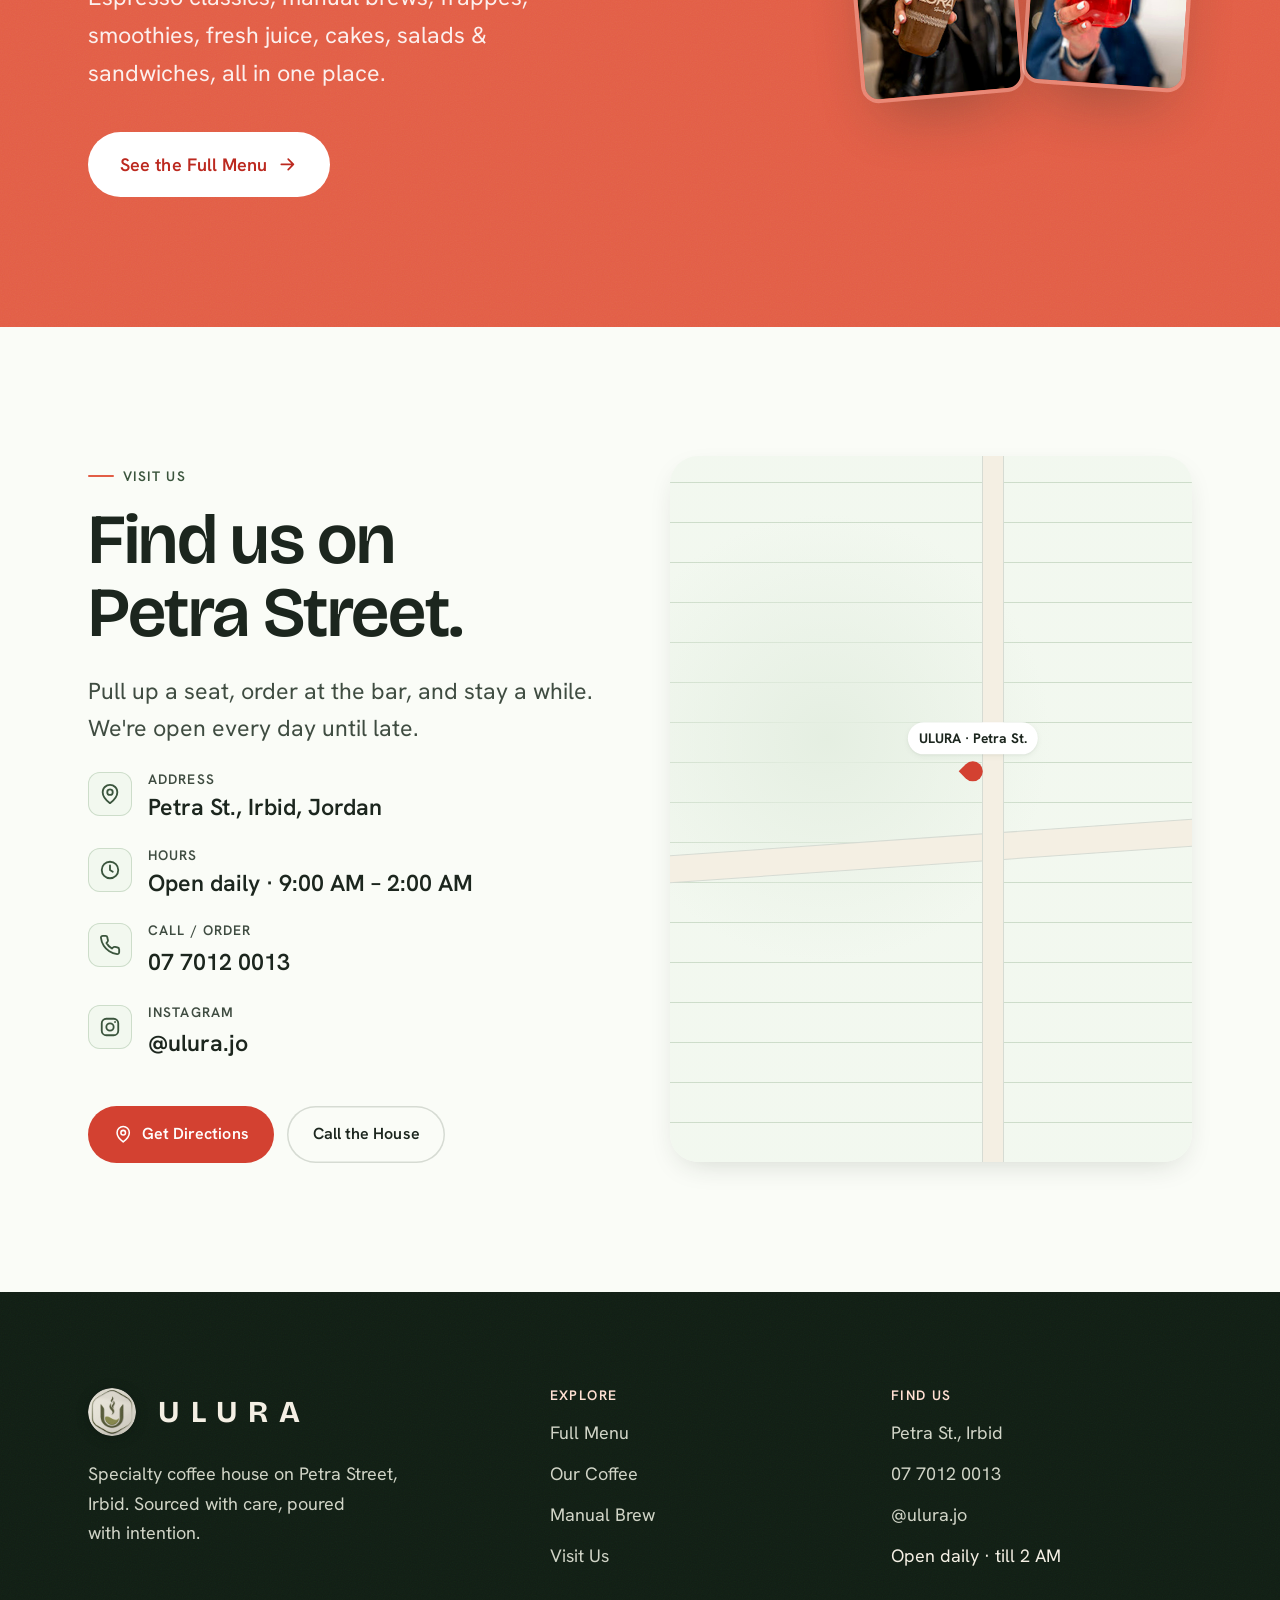
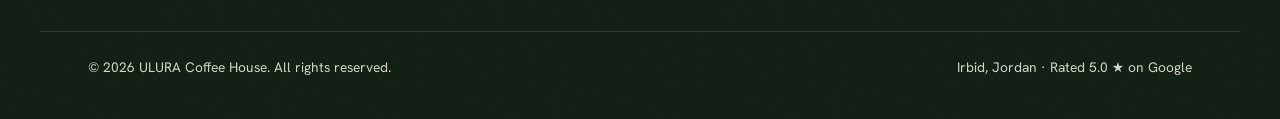
==== commit 864a9d2a: "Add testimonial marquee of real Google reviews after the proof strip - New green-drench "Loved in Ir" ====
--- a/index.html
+++ b/index.html
@@ -21,7 +21,7 @@
   <link rel="preconnect" href="https://fonts.gstatic.com" crossorigin />
   <link href="https://fonts.googleapis.com/css2?family=Bricolage+Grotesque:opsz,wght@12..96,400..700&family=Hanken+Grotesk:wght@400;500;600;700;800&family=IBM+Plex+Sans+Arabic:wght@400;600&display=swap" rel="stylesheet" />
 
-  <link rel="stylesheet" href="assets/css/styles.css?v=3" />
+  <link rel="stylesheet" href="assets/css/styles.css?v=4" />
 
   <!-- Local business structured data -->
   <script type="application/ld+json">
@@ -125,6 +125,67 @@
       </div>
     </section>
 
+    <!-- ========================= REVIEWS MARQUEE ======================= -->
+    <section class="reviews on-dark grain" id="reviews" aria-label="What guests say">
+      <span class="blob blob--5"></span>
+      <div class="container reviews__head">
+        <span class="eyebrow" data-reveal>Loved in Irbid</span>
+        <a class="reviews__rating" href="https://www.google.com/maps/search/?api=1&query=Ulura%20Coffee%20House%20Petra%20St%20Irbid" target="_blank" rel="noopener" data-reveal>
+          <span class="stars" aria-hidden="true">★★★★★</span>
+          <span><b>5.0</b> on Google · 67 reviews</span>
+        </a>
+      </div>
+      <div class="rev-marquee" data-rev-marquee>
+        <ul class="rev-track" data-rev-track>
+          <li class="rev-card">
+            <span class="rev-card__stars" role="img" aria-label="Rated 5 out of 5">★★★★★</span>
+            <p class="rev-card__quote">Best cafe in Irbid. Excellent coffee, delicious dessert, beautiful interior and landscape. Super quiet and calm, and the staff are amazing and very welcoming. Highly recommended.</p>
+            <div class="rev-card__by">
+              <span class="rev-card__avatar" style="--av:var(--brand)" aria-hidden="true">F</span>
+              <span class="rev-card__meta"><b>Fares Bader</b><span>Local Guide · Google</span></span>
+              <span class="rev-card__g" aria-hidden="true"><svg viewBox="0 0 24 24" width="16" height="16"><path fill="#4285F4" d="M22.56 12.25c0-.78-.07-1.53-.2-2.25H12v4.26h5.92a5.06 5.06 0 0 1-2.2 3.32v2.76h3.56c2.08-1.92 3.28-4.74 3.28-8.09z"/><path fill="#34A853" d="M12 23c2.97 0 5.46-.98 7.28-2.66l-3.56-2.76c-.98.66-2.23 1.06-3.72 1.06-2.86 0-5.29-1.93-6.16-4.53H2.18v2.84A11 11 0 0 0 12 23z"/><path fill="#FBBC05" d="M5.84 14.11a6.6 6.6 0 0 1 0-4.22V7.05H2.18a11 11 0 0 0 0 9.9l3.66-2.84z"/><path fill="#EA4335" d="M12 5.38c1.62 0 3.06.56 4.21 1.64l3.15-3.15C17.45 2.09 14.97 1 12 1 7.7 1 3.99 3.47 2.18 7.05l3.66 2.84C6.71 7.29 9.14 5.38 12 5.38z"/></svg></span>
+            </div>
+          </li>
+          <li class="rev-card">
+            <span class="rev-card__stars" role="img" aria-label="Rated 5 out of 5">★★★★★</span>
+            <p class="rev-card__quote">I had a great time and great food. Our barista Obada was a gentleman who paid very good attention and was very friendly. Definitely coming back!</p>
+            <div class="rev-card__by">
+              <span class="rev-card__avatar" style="--av:var(--coral-cta)" aria-hidden="true">Y</span>
+              <span class="rev-card__meta"><b>Yaman Gh.</b><span>Google review</span></span>
+              <span class="rev-card__g" aria-hidden="true"><svg viewBox="0 0 24 24" width="16" height="16"><path fill="#4285F4" d="M22.56 12.25c0-.78-.07-1.53-.2-2.25H12v4.26h5.92a5.06 5.06 0 0 1-2.2 3.32v2.76h3.56c2.08-1.92 3.28-4.74 3.28-8.09z"/><path fill="#34A853" d="M12 23c2.97 0 5.46-.98 7.28-2.66l-3.56-2.76c-.98.66-2.23 1.06-3.72 1.06-2.86 0-5.29-1.93-6.16-4.53H2.18v2.84A11 11 0 0 0 12 23z"/><path fill="#FBBC05" d="M5.84 14.11a6.6 6.6 0 0 1 0-4.22V7.05H2.18a11 11 0 0 0 0 9.9l3.66-2.84z"/><path fill="#EA4335" d="M12 5.38c1.62 0 3.06.56 4.21 1.64l3.15-3.15C17.45 2.09 14.97 1 12 1 7.7 1 3.99 3.47 2.18 7.05l3.66 2.84C6.71 7.29 9.14 5.38 12 5.38z"/></svg></span>
+            </div>
+          </li>
+          <li class="rev-card">
+            <span class="rev-card__stars" role="img" aria-label="Rated 5 out of 5">★★★★★</span>
+            <p class="rev-card__quote">Great atmosphere, experienced barista, and very nice coffee.</p>
+            <div class="rev-card__by">
+              <span class="rev-card__avatar" style="--av:var(--green-600)" aria-hidden="true">Y</span>
+              <span class="rev-card__meta"><b>Yazan Al Shar'e</b><span>Local Guide · Google</span></span>
+              <span class="rev-card__g" aria-hidden="true"><svg viewBox="0 0 24 24" width="16" height="16"><path fill="#4285F4" d="M22.56 12.25c0-.78-.07-1.53-.2-2.25H12v4.26h5.92a5.06 5.06 0 0 1-2.2 3.32v2.76h3.56c2.08-1.92 3.28-4.74 3.28-8.09z"/><path fill="#34A853" d="M12 23c2.97 0 5.46-.98 7.28-2.66l-3.56-2.76c-.98.66-2.23 1.06-3.72 1.06-2.86 0-5.29-1.93-6.16-4.53H2.18v2.84A11 11 0 0 0 12 23z"/><path fill="#FBBC05" d="M5.84 14.11a6.6 6.6 0 0 1 0-4.22V7.05H2.18a11 11 0 0 0 0 9.9l3.66-2.84z"/><path fill="#EA4335" d="M12 5.38c1.62 0 3.06.56 4.21 1.64l3.15-3.15C17.45 2.09 14.97 1 12 1 7.7 1 3.99 3.47 2.18 7.05l3.66 2.84C6.71 7.29 9.14 5.38 12 5.38z"/></svg></span>
+            </div>
+          </li>
+          <li class="rev-card">
+            <span class="rev-card__stars" role="img" aria-label="Rated 5 out of 5">★★★★★</span>
+            <p class="rev-card__quote">A calm place for studying and to have a really good cup of coffee.</p>
+            <div class="rev-card__by">
+              <span class="rev-card__avatar" style="--av:var(--coral-700)" aria-hidden="true">O</span>
+              <span class="rev-card__meta"><b>Osama Yusef</b><span>Google review</span></span>
+              <span class="rev-card__g" aria-hidden="true"><svg viewBox="0 0 24 24" width="16" height="16"><path fill="#4285F4" d="M22.56 12.25c0-.78-.07-1.53-.2-2.25H12v4.26h5.92a5.06 5.06 0 0 1-2.2 3.32v2.76h3.56c2.08-1.92 3.28-4.74 3.28-8.09z"/><path fill="#34A853" d="M12 23c2.97 0 5.46-.98 7.28-2.66l-3.56-2.76c-.98.66-2.23 1.06-3.72 1.06-2.86 0-5.29-1.93-6.16-4.53H2.18v2.84A11 11 0 0 0 12 23z"/><path fill="#FBBC05" d="M5.84 14.11a6.6 6.6 0 0 1 0-4.22V7.05H2.18a11 11 0 0 0 0 9.9l3.66-2.84z"/><path fill="#EA4335" d="M12 5.38c1.62 0 3.06.56 4.21 1.64l3.15-3.15C17.45 2.09 14.97 1 12 1 7.7 1 3.99 3.47 2.18 7.05l3.66 2.84C6.71 7.29 9.14 5.38 12 5.38z"/></svg></span>
+            </div>
+          </li>
+          <li class="rev-card">
+            <span class="rev-card__stars" role="img" aria-label="Rated 5 out of 5">★★★★★</span>
+            <p class="rev-card__quote">Best iced flat white in town.</p>
+            <div class="rev-card__by">
+              <span class="rev-card__avatar" style="--av:var(--green-800)" aria-hidden="true">E</span>
+              <span class="rev-card__meta"><b>Esra Ali</b><span>Google review</span></span>
+              <span class="rev-card__g" aria-hidden="true"><svg viewBox="0 0 24 24" width="16" height="16"><path fill="#4285F4" d="M22.56 12.25c0-.78-.07-1.53-.2-2.25H12v4.26h5.92a5.06 5.06 0 0 1-2.2 3.32v2.76h3.56c2.08-1.92 3.28-4.74 3.28-8.09z"/><path fill="#34A853" d="M12 23c2.97 0 5.46-.98 7.28-2.66l-3.56-2.76c-.98.66-2.23 1.06-3.72 1.06-2.86 0-5.29-1.93-6.16-4.53H2.18v2.84A11 11 0 0 0 12 23z"/><path fill="#FBBC05" d="M5.84 14.11a6.6 6.6 0 0 1 0-4.22V7.05H2.18a11 11 0 0 0 0 9.9l3.66-2.84z"/><path fill="#EA4335" d="M12 5.38c1.62 0 3.06.56 4.21 1.64l3.15-3.15C17.45 2.09 14.97 1 12 1 7.7 1 3.99 3.47 2.18 7.05l3.66 2.84C6.71 7.29 9.14 5.38 12 5.38z"/></svg></span>
+            </div>
+          </li>
+        </ul>
+      </div>
+    </section>
+
     <!-- ============================= STORY ============================= -->
     <section class="section story" id="story">
       <div class="container story__grid">
@@ -324,6 +385,6 @@
   <script src="assets/js/vendor/gsap.min.js"></script>
   <script src="assets/js/vendor/ScrollTrigger.min.js"></script>
   <script src="assets/js/vendor/lenis.min.js"></script>
-  <script src="assets/js/main.js?v=3"></script>
+  <script src="assets/js/main.js?v=4"></script>
 </body>
 </html>
--- a/assets/css/styles.css
+++ b/assets/css/styles.css
@@ -396,6 +396,73 @@
 .proof__item span { font-size: var(--fs-100); color: var(--fg-muted); text-transform: uppercase; letter-spacing: 0.08em; }
 .proof__item .stars { color: var(--coral); font-size: var(--fs-400); }
 @media (max-width: 640px){ .proof__row { grid-template-columns: repeat(2,1fr); gap: var(--sp-5) var(--sp-4);} }
+
+/* ==================================================================== */
+/*  9b. REVIEWS MARQUEE                                                 */
+/* ==================================================================== */
+.reviews {
+  background: linear-gradient(180deg, var(--green-800), var(--green-900));
+  color: var(--on-brand); position: relative; overflow: hidden; isolation: isolate;
+  padding-block: var(--sp-7);
+}
+.reviews .blob--5 { width: 42vw; height: 42vw; top: -16vw; left: -12vw; background: var(--green-600); opacity: 0.4; }
+.reviews__head {
+  position: relative; z-index: 2;
+  display: flex; flex-wrap: wrap; align-items: center; justify-content: space-between;
+  gap: 0.6rem 1.4rem; margin-bottom: var(--sp-5);
+}
+.reviews__rating { display: inline-flex; align-items: center; gap: 0.55rem; min-height: 44px; color: var(--on-brand-muted); font-size: var(--fs-200); }
+.reviews__rating .stars { color: var(--coral); letter-spacing: 0.08em; }
+.reviews__rating b { color: var(--cream); font-weight: 700; }
+.reviews__rating:hover { color: var(--cream); }
+
+/* full-bleed track with soft edge fades */
+.rev-marquee {
+  position: relative; z-index: 2; overflow: hidden;
+  -webkit-mask-image: linear-gradient(90deg, transparent, #000 7%, #000 93%, transparent);
+          mask-image: linear-gradient(90deg, transparent, #000 7%, #000 93%, transparent);
+}
+.rev-track {
+  list-style: none; margin: 0; padding: 0;
+  display: flex; gap: var(--sp-4); width: max-content;
+}
+.rev-marquee.is-cloned .rev-track { animation: rev-marquee 52s linear infinite; }
+.rev-marquee.is-cloned:hover .rev-track,
+.rev-marquee.is-cloned:focus-within .rev-track { animation-play-state: paused; }
+/* before JS clones (or if JS is off): let the row scroll by touch/drag */
+.rev-marquee:not(.is-cloned) { overflow-x: auto; scrollbar-width: none; }
+.rev-marquee:not(.is-cloned)::-webkit-scrollbar { display: none; }
+@keyframes rev-marquee { from { transform: translateX(0); } to { transform: translateX(-50%); } }
+
+.rev-card {
+  flex: none; width: min(340px, 82vw);
+  background: var(--surface-warm); color: var(--ink);
+  border-radius: var(--radius-l); padding: 1.4rem 1.5rem;
+  box-shadow: var(--shadow-m);
+  display: grid; gap: 0.85rem; align-content: start;
+}
+.rev-card__stars { color: var(--coral); letter-spacing: 0.12em; font-size: 0.95rem; }
+.rev-card__quote {
+  font-size: var(--fs-300); line-height: 1.5; color: var(--ink);
+  display: -webkit-box; -webkit-line-clamp: 5; -webkit-box-orient: vertical; overflow: hidden;
+}
+.rev-card__by { display: flex; align-items: center; gap: 0.7rem; }
+.rev-card__avatar {
+  width: 38px; height: 38px; flex: none; border-radius: 50%;
+  display: grid; place-items: center; color: #fff; background: var(--av, var(--brand));
+  font-family: var(--font-display); font-weight: 700; font-size: 1.05rem;
+}
+.rev-card__meta { display: grid; line-height: 1.25; }
+.rev-card__meta b { font-size: var(--fs-200); color: var(--ink); }
+.rev-card__meta span { font-size: var(--fs-100); color: var(--fg-muted); }
+.rev-card__g { margin-left: auto; align-self: start; display: inline-flex; }
+.rev-card__g svg { display: block; }
+
+@media (prefers-reduced-motion: reduce) {
+  .rev-marquee.is-cloned .rev-track { animation: none; }
+  .rev-marquee { overflow-x: auto; scrollbar-width: none; }
+  .rev-marquee::-webkit-scrollbar { display: none; }
+}
 
 /* ==================================================================== */
 /*  10. STORY                                                           */
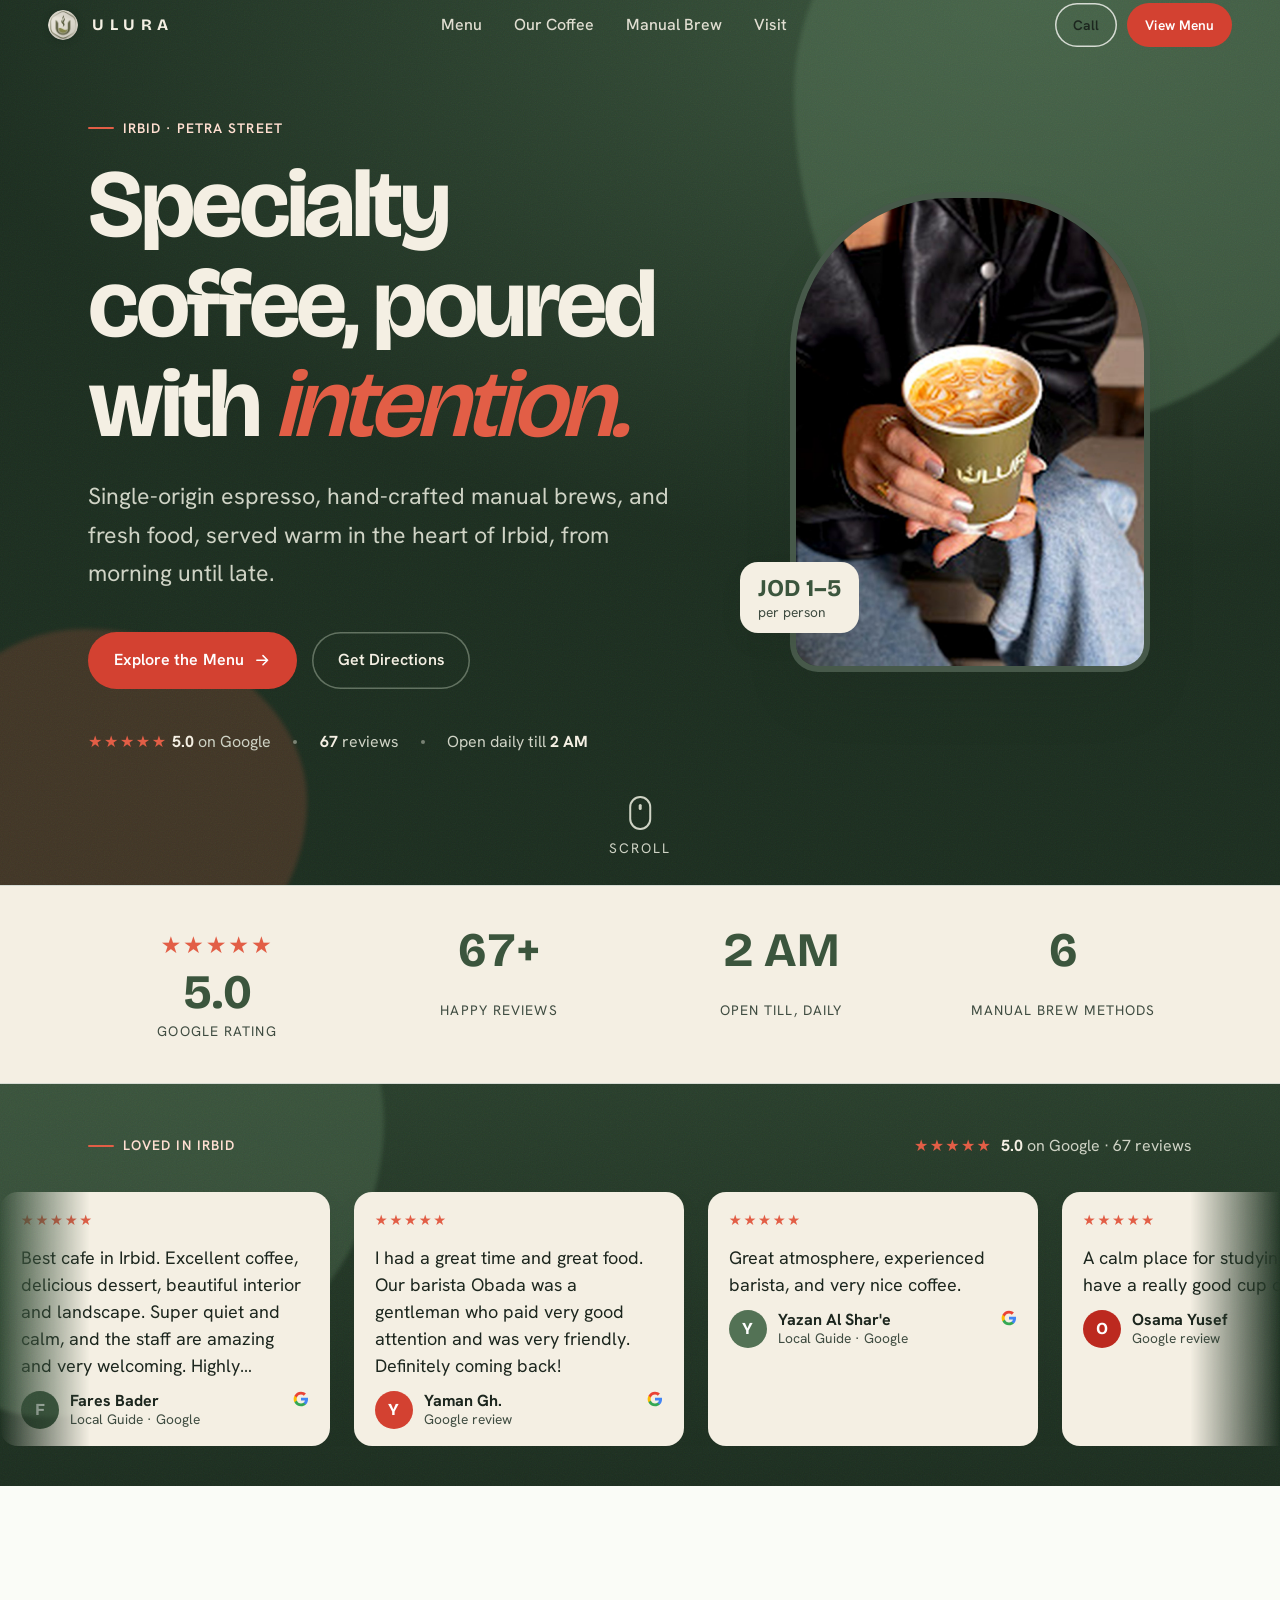
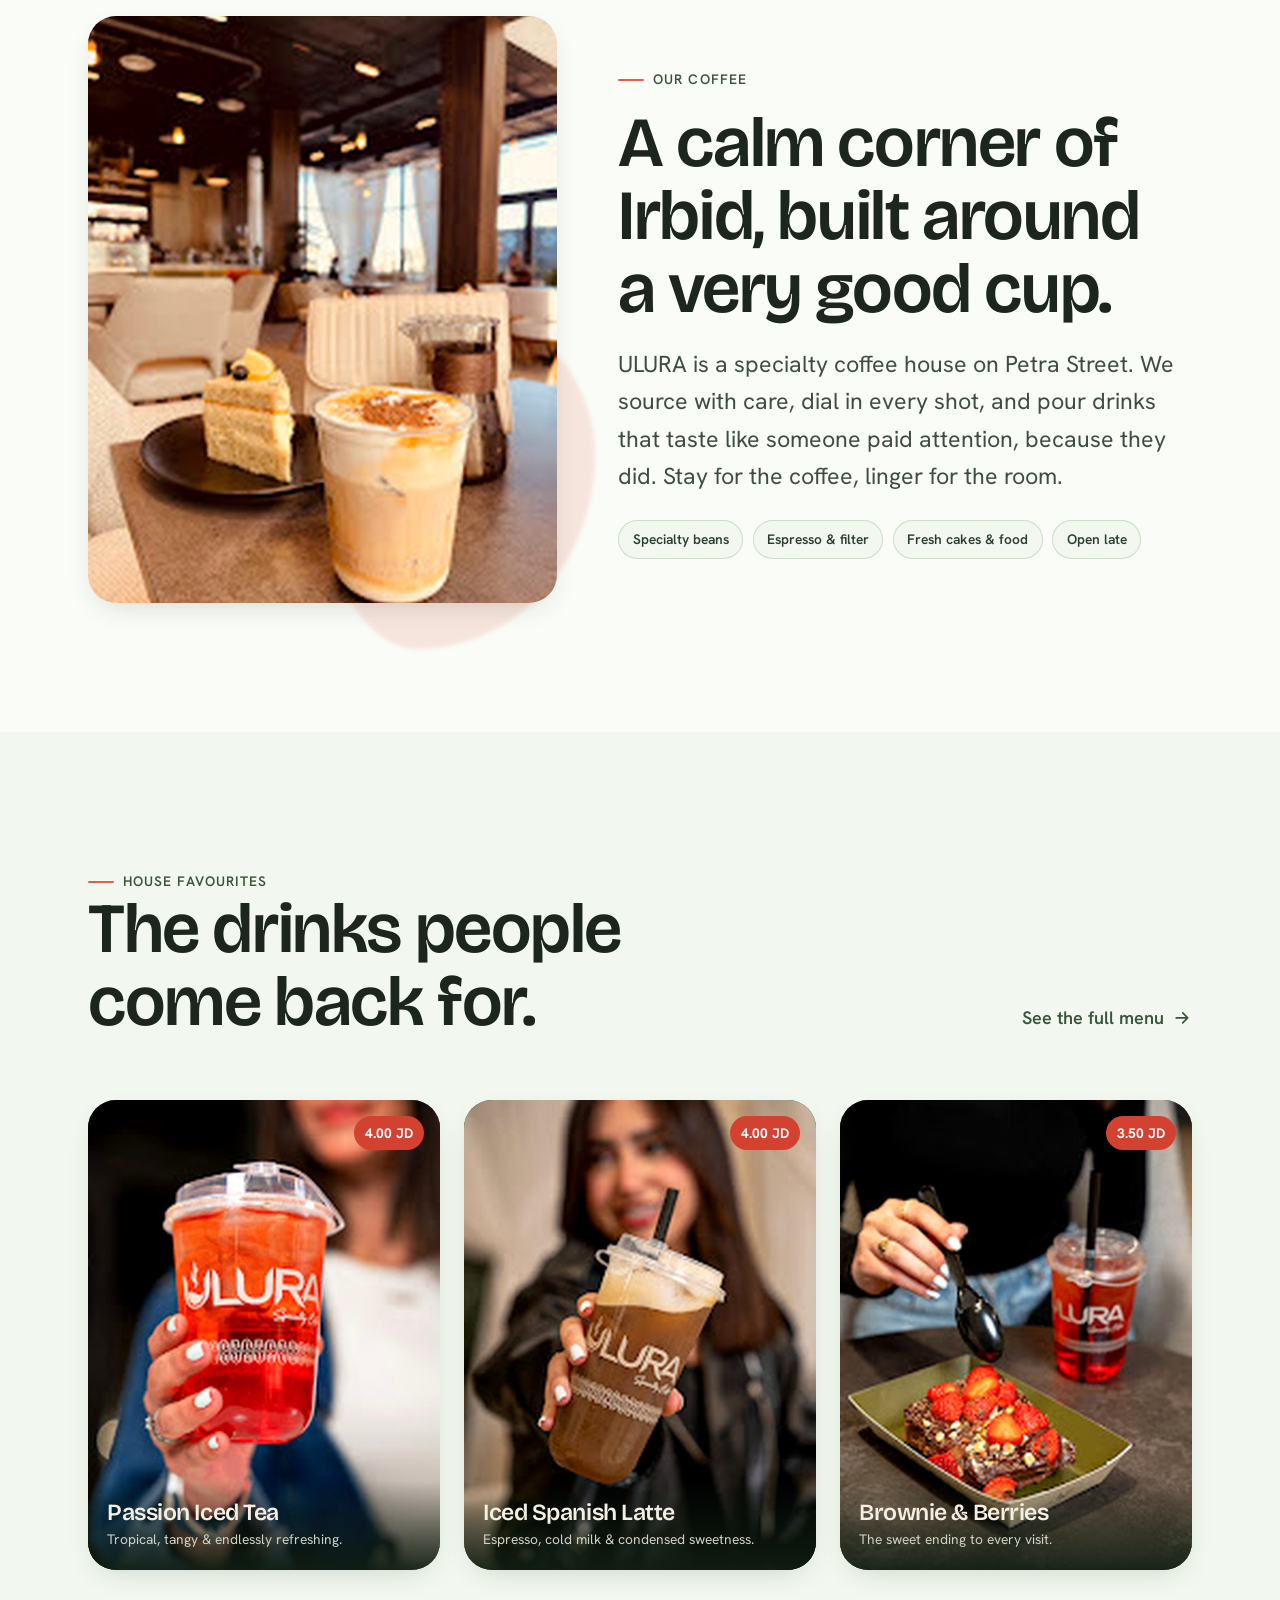
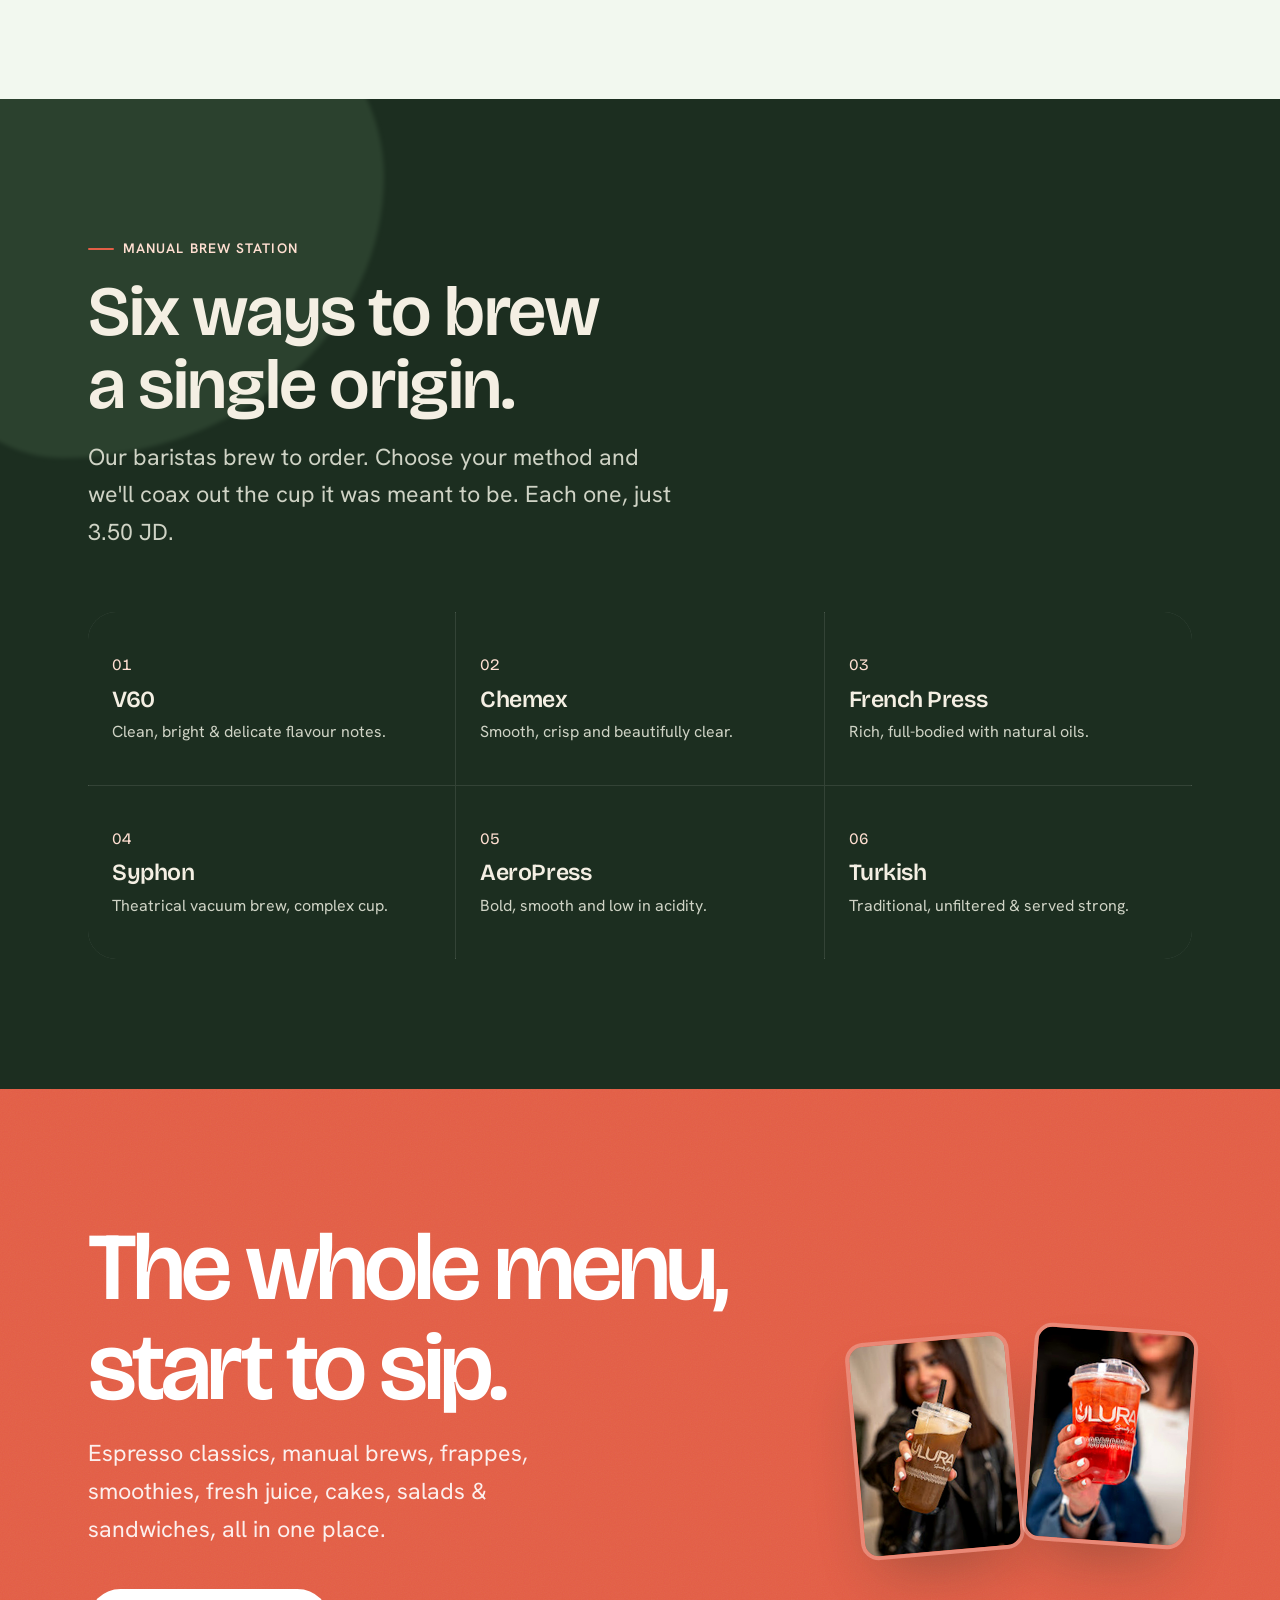
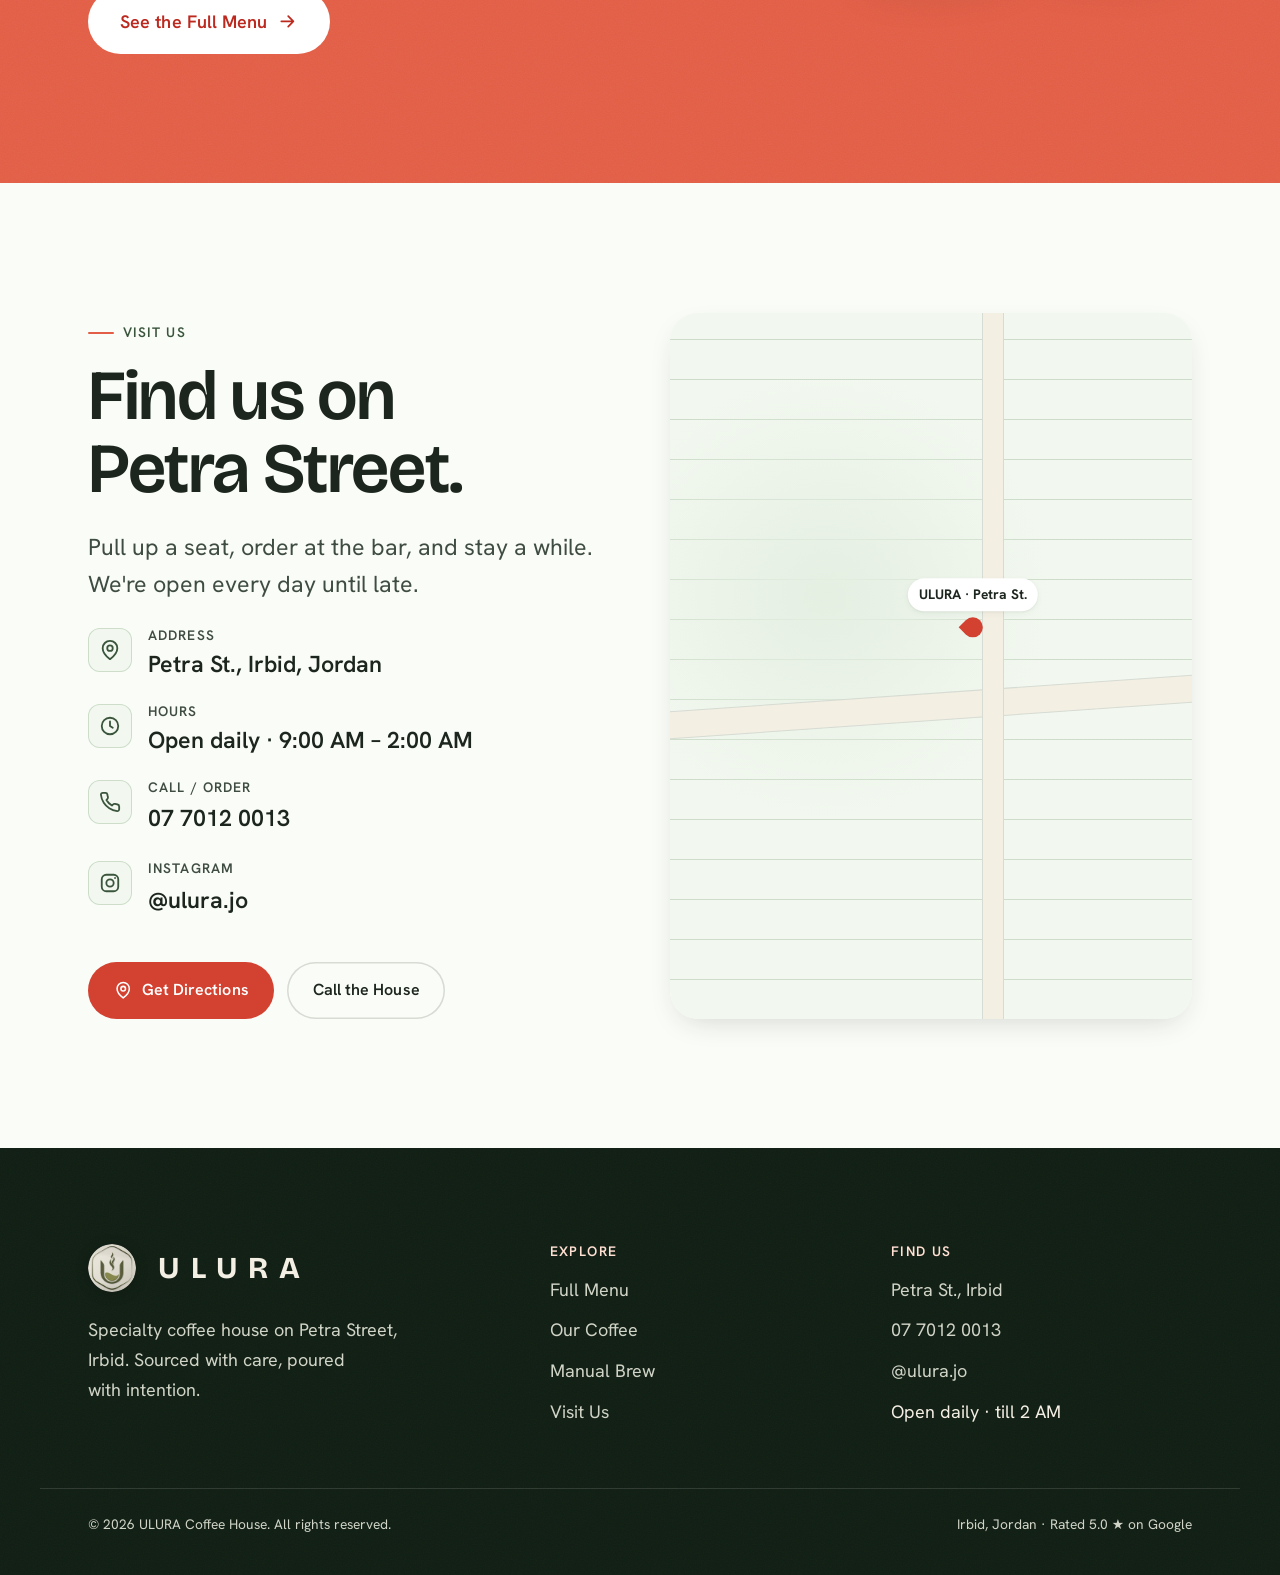
==== commit 9fcbe6da: "Slim down the reviews marquee band Reduce the section vertical padding (sp-7 -> sp-5), tighten card " ====
--- a/index.html
+++ b/index.html
@@ -21,7 +21,7 @@
   <link rel="preconnect" href="https://fonts.gstatic.com" crossorigin />
   <link href="https://fonts.googleapis.com/css2?family=Bricolage+Grotesque:opsz,wght@12..96,400..700&family=Hanken+Grotesk:wght@400;500;600;700;800&family=IBM+Plex+Sans+Arabic:wght@400;600&display=swap" rel="stylesheet" />
 
-  <link rel="stylesheet" href="assets/css/styles.css?v=4" />
+  <link rel="stylesheet" href="assets/css/styles.css?v=5" />
 
   <!-- Local business structured data -->
   <script type="application/ld+json">
--- a/assets/css/styles.css
+++ b/assets/css/styles.css
@@ -403,13 +403,13 @@
 .reviews {
   background: linear-gradient(180deg, var(--green-800), var(--green-900));
   color: var(--on-brand); position: relative; overflow: hidden; isolation: isolate;
-  padding-block: var(--sp-7);
+  padding-block: var(--sp-5);
 }
 .reviews .blob--5 { width: 42vw; height: 42vw; top: -16vw; left: -12vw; background: var(--green-600); opacity: 0.4; }
 .reviews__head {
   position: relative; z-index: 2;
   display: flex; flex-wrap: wrap; align-items: center; justify-content: space-between;
-  gap: 0.6rem 1.4rem; margin-bottom: var(--sp-5);
+  gap: 0.6rem 1.4rem; margin-bottom: var(--sp-4);
 }
 .reviews__rating { display: inline-flex; align-items: center; gap: 0.55rem; min-height: 44px; color: var(--on-brand-muted); font-size: var(--fs-200); }
 .reviews__rating .stars { color: var(--coral); letter-spacing: 0.08em; }
@@ -435,13 +435,13 @@
 @keyframes rev-marquee { from { transform: translateX(0); } to { transform: translateX(-50%); } }
 
 .rev-card {
-  flex: none; width: min(340px, 82vw);
+  flex: none; width: min(330px, 82vw);
   background: var(--surface-warm); color: var(--ink);
-  border-radius: var(--radius-l); padding: 1.4rem 1.5rem;
+  border-radius: var(--radius); padding: 1.1rem 1.3rem;
   box-shadow: var(--shadow-m);
-  display: grid; gap: 0.85rem; align-content: start;
-}
-.rev-card__stars { color: var(--coral); letter-spacing: 0.12em; font-size: 0.95rem; }
+  display: grid; gap: 0.7rem; align-content: start;
+}
+.rev-card__stars { color: var(--coral); letter-spacing: 0.12em; font-size: 0.9rem; }
 .rev-card__quote {
   font-size: var(--fs-300); line-height: 1.5; color: var(--ink);
   display: -webkit-box; -webkit-line-clamp: 5; -webkit-box-orient: vertical; overflow: hidden;
